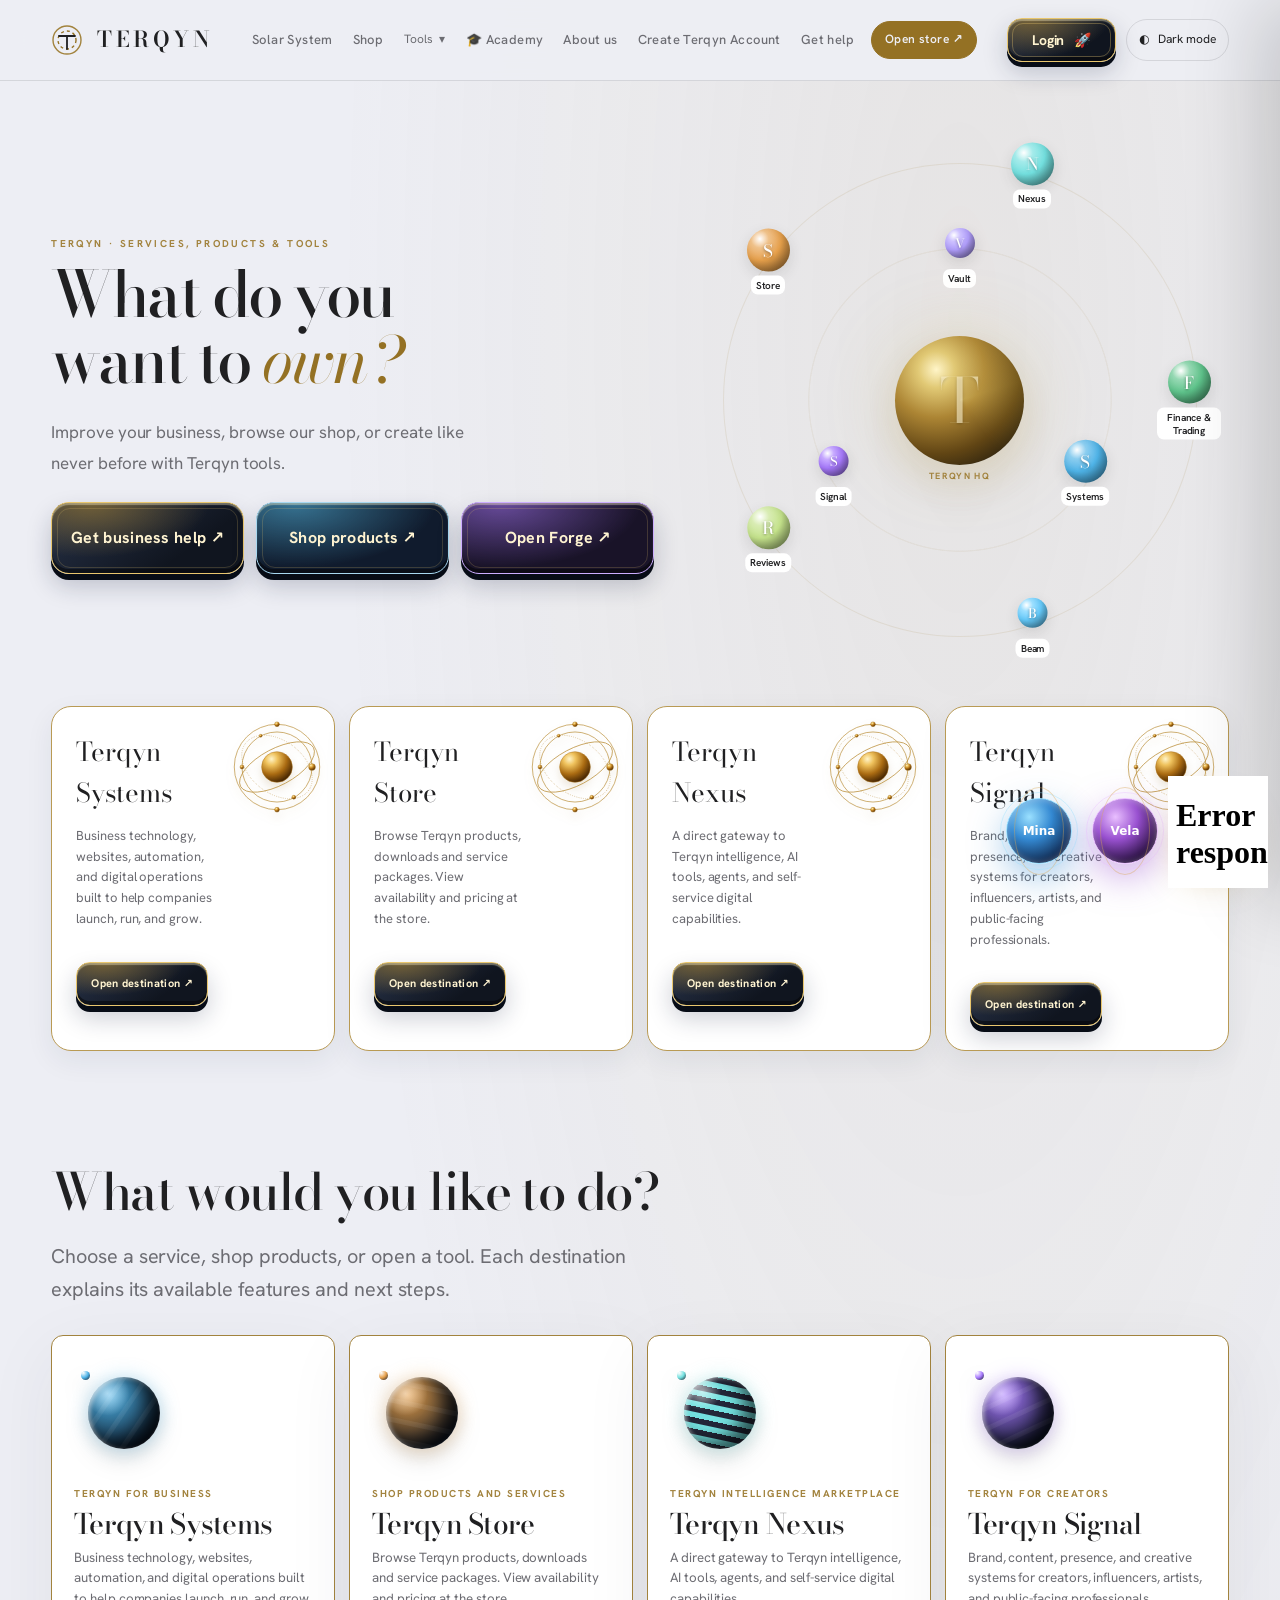
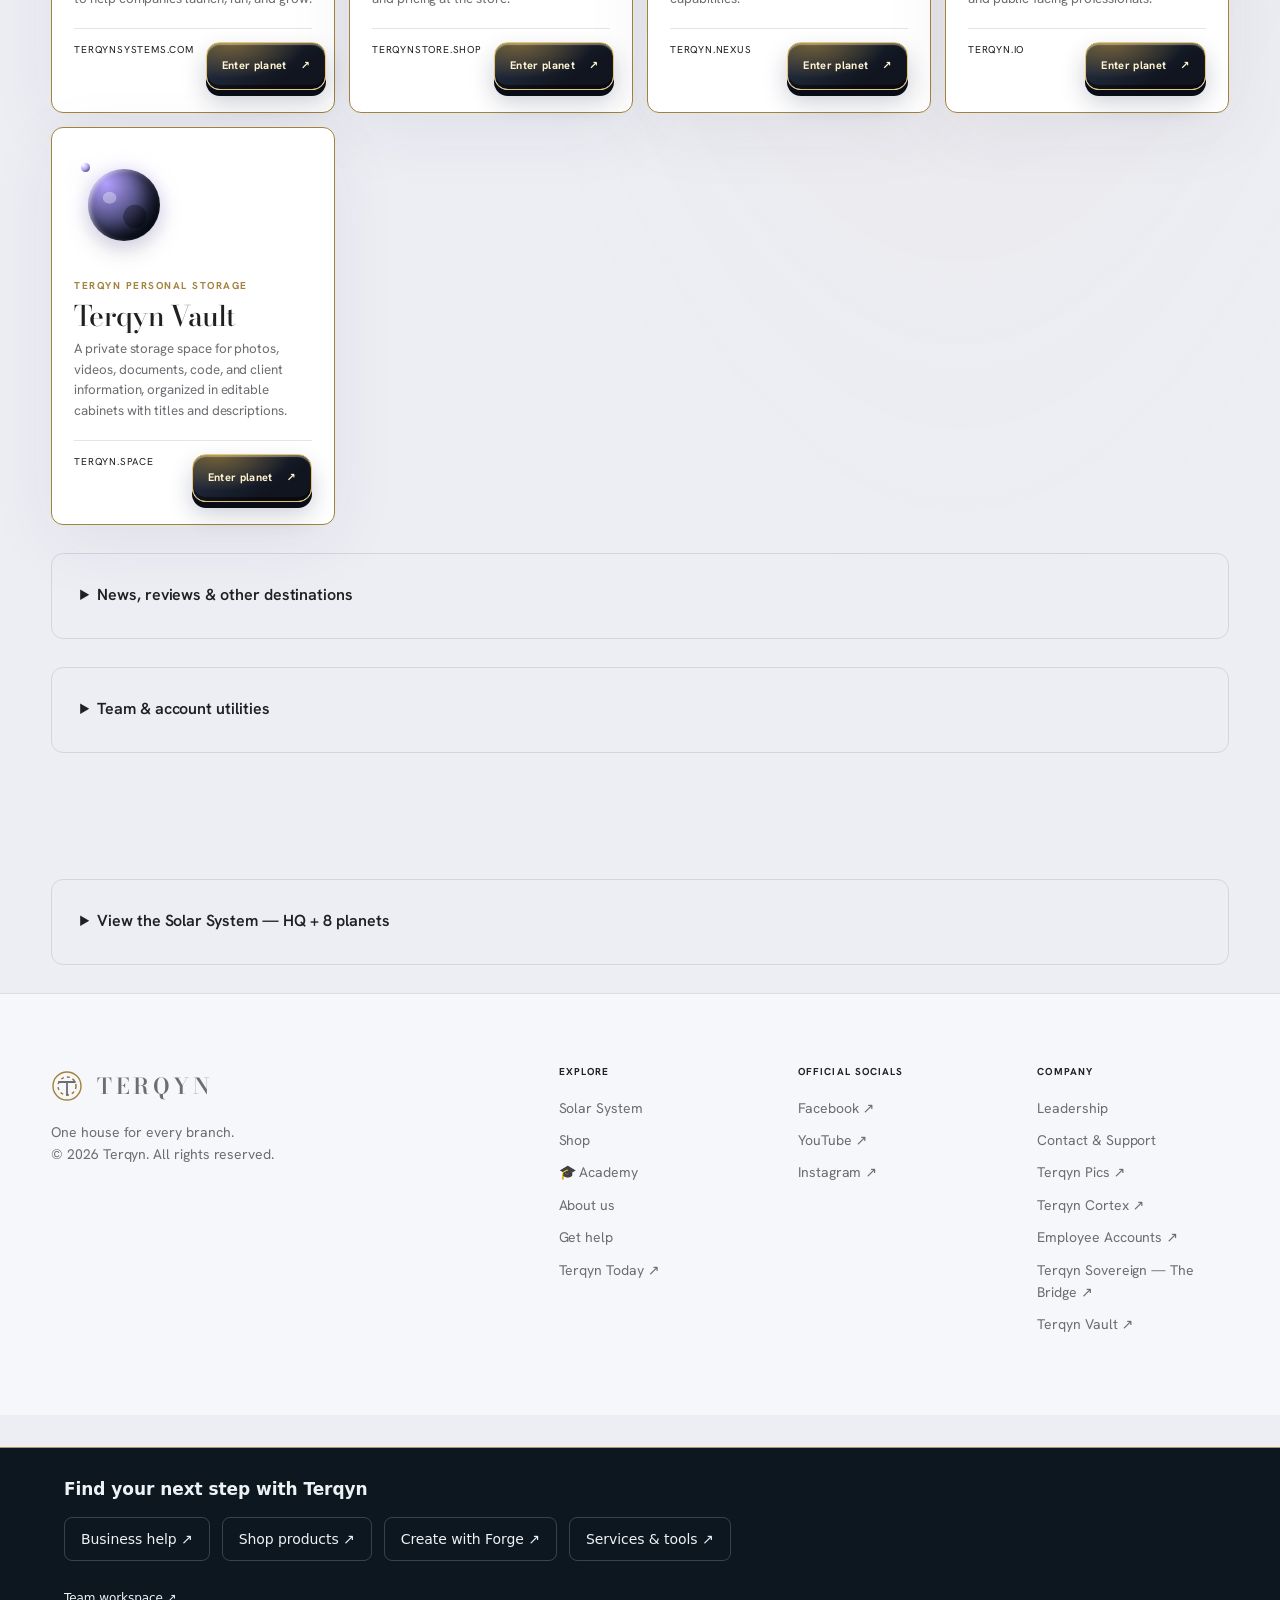
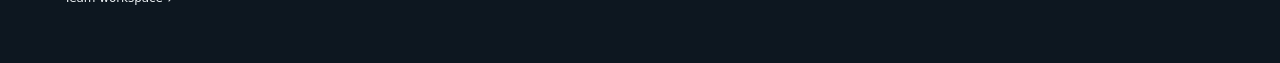
==== releases/simplification-2026-11-02/preview-hq/index.html @ e244f5b7 "Stage HQ navigation simplification and Nexus Forge shortcut without production changes" ====
<!doctype html>
<html lang="en" data-theme="light">
<head>
<meta charset="utf-8">
<script>try{const t=localStorage.getItem('terqyn.theme');document.documentElement.dataset.theme=['light','dark'].includes(t)?t:(matchMedia('(prefers-color-scheme: dark)').matches?'dark':'light')}catch(e){}</script>
<meta name="viewport" content="width=device-width, initial-scale=1,
viewport-fit=cover">
<title>Terqyn</title>
<link rel="preconnect" href="https://fonts.googleapis.com">
<link rel="preconnect" href="https://fonts.gstatic.com" crossorigin>
<link href="
https://fonts.googleapis.com/css2?family=Bodoni+Moda:ital,opsz,wght@0,6..96,400..700;1,6..96,400&family=Hanken+Grotesk:wght@400;500;600;700&display=swap"
rel="stylesheet">
<style>
/*
==========================================================================
TERQYN HQ — canonical stylesheet (corporate flagship redesign, consolidated)
Institutional / editorial / parent-holding-company. Not TERQYN SYSTEMS.
Palette: bone + ink, oxblood primary, aged brass secondary.
Branch colors appear only as small identifiers (dots, marks, meters).
==========================================================================
*/
:root{
--bg:#F1EFE9;--panel:#F8F6F1;--panel2:#E8E3D8;--text:#151516;--mute:#66645F;--line:rgba(21,21,22,.14);
--accent:#641F2B;--brass:#9A7A49;--neg:#A33C35;--void:#0A0A0B;
--shadow:0 24px 80px rgba(23,20,17,.10);
--serif:'Bodoni Moda','Didot','Bodoni 72',Georgia,serif;
--sans:'Hanken Grotesk',system-ui,-apple-system,'Segoe UI',Roboto,sans-serif;
--bar:82px;
box-sizing:border-box;padding-top:env(safe-area-inset-top,0px);padding-bottom:env(safe-area-inset-bottom,0px);
}
@media (prefers-color-scheme:dark){:root:not([data-theme="light"]){
--bg:#0C0C0D;--panel:#131314;--panel2:#1B1A1A;--text:#EEEAE0;--mute:#A19C92;--line:rgba(238,234,224,.13);
--accent:#A44C5B;--brass:#C2A06A;--neg:#D96D63;--shadow:0 30px 90px
rgba(0,0,0,.34);}}
:root[data-theme="dark"]{
--bg:#0C0C0D;--panel:#131314;--panel2:#1B1A1A;--text:#EEEAE0;--mute:#A19C92;--line:rgba(238,234,224,.13);
--accent:#A44C5B;--brass:#C2A06A;--neg:#D96D63;--shadow:0 30px 90px
rgba(0,0,0,.34);}
@media (max-width:560px){:root{--bar:74px}}

/* ---------- foundation ---------- */
*,*::before,*::after{box-sizing:border-box}
html{scroll-padding-top:env(safe-area-inset-top,0px);background:var(--bg);text-rendering:optimizeLegibility}
body{margin:0;position:relative;isolation:isolate;min-height:100%;color:var(--text);font:16px/1.6
var(--sans);letter-spacing:-.004em;-webkit-font-smoothing:antialiased;
background:linear-gradient(90deg,transparent 0 8%,color-mix(in
srgb,var(--brass) 4.5%,transparent) 8% calc(8% + 1px),transparent calc(8% +
1px)),var(--bg)}
body::before{content:"";position:fixed;inset:0;z-index:-2;pointer-events:none;
background:radial-gradient(ellipse 48% 38% at 96% 4%,color-mix(in
srgb,var(--brass) 7%,transparent),transparent 68%),
radial-gradient(ellipse 42% 32% at 2% 96%,color-mix(in srgb,var(--accent)
5%,transparent),transparent 72%)}
body::after{content:"";position:fixed;inset:0;z-index:-1;pointer-events:none;opacity:.28;
background-image:repeating-linear-gradient(0deg,transparent 0
31px,color-mix(in srgb,var(--text) 3%,transparent) 31px 32px);
-webkit-mask-image:linear-gradient(to right,transparent,#000 12%,#000
88%,transparent);mask-image:linear-gradient(to right,transparent,#000
12%,#000 88%,transparent)}
a{color:inherit}
button,input,select,textarea{font:inherit;color:inherit}
img,svg{max-width:100%}
::selection{background:color-mix(in srgb,var(--accent)
24%,transparent);color:var(--text)}
:focus-visible{outline:1px solid
var(--brass);outline-offset:5px;border-radius:0}
.wrap{max-width:1380px;margin:0 auto;padding-inline:clamp(22px,4vw,64px)}
.serif{font-family:var(--serif)}
.mute{color:var(--mute)}
.small{font-size:13px;letter-spacing:.02em}
h1,h2,h3{font-family:var(--serif);font-weight:500;margin:0;line-height:1.1;letter-spacing:-.03em;color:var(--text)}
.h1{font-size:clamp(48px,6vw,86px);line-height:.98}
.h2{font-size:clamp(34px,4vw,56px);line-height:1.02}
.h3{font-size:clamp(22px,2vw,29px)}
.lede{font-size:clamp(17px,1.55vw,20px);line-height:1.7;max-width:58ch;color:var(--mute);margin:22px
0 0}
p{max-width:70ch}
.section{padding:clamp(72px,8vw,118px) 0}
.section+.section{border-top:1px solid var(--line)}
.page-head{position:relative;padding:clamp(84px,10vw,150px) 0
56px;border-bottom:1px solid var(--line)}
.page-head::before{content:"TERQYN / HEADQUARTERS";display:block;margin-bottom:24px;color:var(--brass);font-size:11px;font-weight:600;letter-spacing:.22em}
.page-head.row::before{flex-basis:100%;margin-bottom:12px}

/* ---------- header ---------- */
header.site{position:sticky;top:0;z-index:40;background:color-mix(in
srgb,var(--bg) 94%,transparent);backdrop-filter:blur(18px)
saturate(110%);-webkit-backdrop-filter:blur(18px)
saturate(110%);border-bottom:1px solid var(--line)}
.bar{display:flex;align-items:center;justify-content:space-between;min-height:var(--bar);gap:20px}
.brand{display:flex;align-items:center;gap:14px;text-decoration:none;font-family:var(--serif);font-size:24px;font-weight:600;letter-spacing:-.025em}
.brand svg{width:34px;height:34px}
.brand svg circle:first-child{stroke:var(--brass)}
.nav{display:flex;align-items:center;gap:2px}
.nav a:not(.btn){position:relative;text-decoration:none;padding:12px
14px;color:var(--mute);font-size:13px;font-weight:500;letter-spacing:.03em}
.nav
a:not(.btn)::after{content:"";position:absolute;left:14px;right:14px;bottom:6px;height:1px;background:var(--brass);transform:scaleX(0);transform-origin:left;transition:transform
.25s ease}
.nav a:not(.btn):hover,.nav a.on{color:var(--text)}
.nav a:not(.btn):hover::after,.nav a.on::after{transform:scaleX(1)}
.nav .btn{margin-left:10px}
.menu-btn,.theme-btn{display:none;background:transparent;border:1px solid
var(--line);border-radius:0;width:42px;height:42px;cursor:pointer}
.theme-btn{display:inline-grid;place-items:center;width:38px;height:38px;margin-left:6px}
.menu-btn:hover,.theme-btn:hover{border-color:var(--brass)}
@media (max-width:920px){
.menu-btn{display:inline-grid;place-items:center}
.nav{position:absolute;top:var(--bar);left:0;right:0;flex-direction:column;align-items:stretch;background:var(--bg);border-bottom:1px
solid var(--line);padding:16px 24px 28px;display:none}
.nav.open{display:flex}
.nav a:not(.btn){padding:14px 4px;border-bottom:1px solid var(--line)}
.nav a:not(.btn)::after{display:none}
.nav .btn{margin:16px 0 0}
.theme-btn{margin:12px 0 0}
}

/* ---------- buttons / chips / tags ---------- */
.btn{display:inline-flex;align-items:center;justify-content:center;gap:8px;min-height:44px;padding:11px
18px;border-radius:0;border:1px solid
var(--line);background:transparent;cursor:pointer;text-decoration:none;font-weight:600;font-size:13px;letter-spacing:.035em;white-space:nowrap;transition:background
.2s ease,border-color .2s ease,color .2s ease,transform .2s ease}
.btn:hover{transform:translateY(-1px);border-color:var(--brass)}
.btn.primary{background:var(--text);color:var(--bg);border-color:var(--text)}
.btn.primary:hover{background:var(--accent);border-color:var(--accent);color:#fff}
.btn.accent{background:var(--accent);color:#fff;border-color:var(--accent)}
.btn.sm{min-height:38px;padding:8px 13px;font-size:12px}
.btn[disabled]{opacity:.45;cursor:not-allowed}
.btn[disabled]:hover{transform:none;border-color:var(--line)}
.chips{display:flex;flex-wrap:wrap;gap:7px}
.chip{padding:8px 12px;border-radius:0;border:1px solid
var(--line);background:transparent;cursor:pointer;font-size:12px;font-weight:600;letter-spacing:.035em;color:var(--mute)}
.chip:hover{color:var(--text);border-color:var(--brass)}
.chip.on{background:var(--accent);color:#fff;border-color:var(--accent)}
.tag{display:inline-flex;align-items:center;gap:6px;padding:5px
9px;border-radius:0;border:1px solid
var(--line);background:transparent;color:var(--mute);font-size:11px;font-weight:600;letter-spacing:.055em;text-transform:uppercase;white-space:nowrap}
.tag
.dot{width:5px;height:5px;border-radius:50%;background:var(--c,var(--accent))}
/* status: positive reads as settled ink, caution as brass, problems as red
— kept distinct from the oxblood brand accent */
.tag.good{color:var(--text);border-color:color-mix(in srgb,var(--text)
40%,transparent)}
.tag.warn{color:var(--brass);border-color:color-mix(in srgb,var(--brass)
45%,transparent)}
.tag.bad{color:var(--neg);border-color:color-mix(in srgb,var(--neg)
45%,transparent)}

/* ---------- surfaces ---------- */
.panel{position:relative;overflow:hidden;padding:clamp(24px,3vw,36px);border:1px
solid
var(--line);border-radius:0;background:var(--panel);transition:border-color
.24s ease}
.panel::before{content:"";position:absolute;left:0;top:0;width:42px;height:2px;background:var(--brass);opacity:.8}
.panel:hover{border-color:color-mix(in srgb,var(--brass) 36%,var(--line))}
.panel.tight{padding:22px}
.grid{display:grid;gap:18px}
.g2{grid-template-columns:repeat(2,minmax(0,1fr))}
.g3{grid-template-columns:repeat(3,minmax(0,1fr))}
.g4{grid-template-columns:repeat(4,minmax(0,1fr))}
@media
(max-width:900px){.g3,.g4{grid-template-columns:repeat(2,minmax(0,1fr))}}
@media (max-width:620px){.g2,.g3,.g4{grid-template-columns:1fr}}
.row{display:flex;align-items:center;gap:12px;flex-wrap:wrap}
.between{justify-content:space-between}
.stack>*+*{margin-top:12px}
hr.rule{border:0;border-top:1px solid var(--line);margin:28px 0}
/* hairline-ruled grids: cells share borders, empty cells stay clean */
.offer-list,.leaders,.steps,.kpis{border:0;background:none;gap:0}
.offer-list>li,.leaders>.person,.steps>li,.kpis>.kpi{border:1px solid
var(--line);margin:0 -1px -1px 0}

/* ---------- forms ---------- */
label.f{display:block;font-size:12px;font-weight:600;letter-spacing:.045em;text-transform:uppercase;color:var(--mute)}
label.f>span{display:block;margin-bottom:6px}
.inp{width:100%;min-height:45px;padding:11px
13px;border-radius:0;border:1px solid
var(--line);background:transparent;color:var(--text);text-transform:none;letter-spacing:normal;font-weight:400}
select.inp{background:var(--bg)}
.inp:hover{border-color:color-mix(in srgb,var(--brass) 55%,var(--line))}
.inp:focus{outline:none;border-color:var(--brass);box-shadow:0 0 0 3px
color-mix(in srgb,var(--brass) 10%,transparent)}
textarea.inp{min-height:96px;resize:vertical}
.search{max-width:340px}

/* ---------- tables ---------- */
.tbl-wrap{overflow-x:auto;border:1px solid var(--line);border-radius:0}
table.tbl{width:100%;border-collapse:collapse;font-size:15px;min-width:620px}
.tbl th{text-align:left;padding:14px 16px;border-bottom:1px solid
var(--line);background:color-mix(in srgb,var(--panel2)
56%,transparent);color:var(--mute);font-size:11px;font-weight:600;letter-spacing:.06em;text-transform:uppercase}
.tbl td{padding:16px;border-bottom:1px solid var(--line)}
.tbl tr:last-child td{border-bottom:0}
.tbl tr.click{cursor:pointer}
.tbl tr.click:hover td{background:color-mix(in srgb,var(--brass)
6%,transparent)}

/*
==========================================================================
HOME — monumental, editorial
==========================================================================
*/
.hero{position:relative;min-height:calc(100svh -
var(--bar));display:flex;align-items:flex-end;padding:clamp(84px,12vh,150px)
0 58px;overflow:hidden}
.hero>.wrap{width:100%}
.hero::before{content:"TERQYN / PARENT HOLDING COMPANY";position:absolute;top:42px;left:max(24px,calc((100vw - 1380px)/2 +
64px));color:var(--mute);font-size:10px;font-weight:600;letter-spacing:.22em}
.hero-rings{position:absolute;right:-8%;top:42%;width:min(720px,78vw);transform:translateY(-50%)
rotate(-8deg);opacity:.42;pointer-events:none}
.hero-rings circle{fill:none;stroke:color-mix(in srgb,var(--text)
12%,transparent);stroke-width:1}
.hero-rings
.draw{stroke:var(--brass);stroke-width:1.2;stroke-dasharray:1400;stroke-dashoffset:1400;animation:draw
2.4s cubic-bezier(.6,0,.2,1) .2s forwards}
@keyframes draw{to{stroke-dashoffset:0}}
.wordmark{position:relative;margin:0;max-width:9ch;font-family:var(--serif);font-weight:500;font-size:clamp(86px,15vw,222px);line-height:.78;letter-spacing:-.065em}
.wordmark::after{content:"";display:block;width:min(580px,72vw);height:1px;margin-top:38px;background:linear-gradient(90deg,var(--accent),var(--brass),transparent)}
.wordmark
sup{position:relative;top:1em;vertical-align:top;margin-left:12px;font-family:var(--sans);font-size:11px;font-weight:600;letter-spacing:.18em;color:var(--brass)}
.tagline{position:relative;margin:26px 0
0;max-width:34ch;font-family:var(--serif);font-style:italic;font-size:clamp(22px,2.4vw,32px);line-height:1.3;color:var(--mute)}
.index{margin-top:72px;border-top:1px solid var(--line)}
.index a{display:grid;grid-template-columns:minmax(200px,.9fr)
minmax(0,1.6fr)
auto;align-items:center;gap:24px;min-height:88px;padding:22px
0;border-bottom:1px solid
var(--line);text-decoration:none;transition:padding .28s ease,background
.28s ease}
.index
a:hover{padding-left:18px;background:linear-gradient(90deg,color-mix(in
srgb,var(--accent) 7%,transparent),transparent 52%)}
.index
.nm{font-family:var(--serif);font-size:clamp(23px,2.2vw,34px);letter-spacing:-.03em}
.index .ds{max-width:52ch;font-size:14px;line-height:1.6;color:var(--mute)}
.index
.go{width:42px;height:42px;display:grid;place-items:center;border:1px solid
var(--line);transition:background .2s,border-color .2s,color .2s}
.index a:hover .go{border-color:var(--brass);color:var(--brass)}
.index a.lead .nm{color:var(--accent)}
.index a.lead
.go{background:var(--accent);border-color:var(--accent);color:#fff}
.domains{display:flex;flex-wrap:wrap;gap:10px
24px;margin-top:30px;padding-top:18px;border-top:1px solid
var(--line);color:var(--mute);font-size:11px;font-weight:600;letter-spacing:.06em;text-transform:uppercase}
.domains
button{background:none;border:0;padding:0;cursor:pointer;color:inherit;letter-spacing:inherit;text-transform:inherit;font-weight:inherit}
.domains button:hover{color:var(--text)}
@media (max-width:700px){
.hero{min-height:auto;padding-top:118px}
.hero::before{left:24px}
.hero-rings{right:-48%;top:28%;width:120vw;opacity:.28}
.wordmark{font-size:clamp(72px,22vw,118px)}
.index a{grid-template-columns:1fr auto;gap:6px 16px;min-height:100px}
.index .ds{grid-column:1}
.index .go{grid-row:1/3;grid-column:2}
}

/*
==========================================================================
ECOSYSTEM — portfolio of operating companies
==========================================================================
*/
.eco-head{padding:clamp(100px,12vw,170px) 0 48px;border-bottom:1px solid
var(--line)}
.eco-head::before{content:"PORTFOLIO / OPERATING COMPANIES";display:block;margin-bottom:22px;color:var(--brass);font-size:10px;font-weight:600;letter-spacing:.22em}
.eco-head .h1{max-width:10ch;letter-spacing:-.045em}
.eco-head .lede{margin:22px 0 0;max-width:56ch}
/* 12-col portfolio. Rows tile as 7|5, 5|7 … so the hairline grid never
shows a hole; an odd last company spans the full row. */
.portal-grid{display:grid;grid-template-columns:repeat(12,minmax(0,1fr));gap:1px;padding:0;margin:0
0 110px;background:var(--line);border:1px solid var(--line);border-top:0}
.portal{grid-column:span
7;position:relative;min-height:360px;padding:34px;display:flex;flex-direction:column;gap:8px;text-align:left;border:0;border-radius:0;background:var(--panel);cursor:pointer;overflow:hidden;transition:background
.24s ease}
.portal:nth-child(4n+2),.portal:nth-child(4n+3){grid-column:span 5}
.portal:last-child:nth-child(odd){grid-column:1/-1}
.portal::before{content:"";position:absolute;inset:auto -20% -48%
auto;width:58%;aspect-ratio:1;opacity:.12;background:radial-gradient(circle,color-mix(in
srgb,var(--c) 26%,transparent),transparent 70%);transition:opacity .4s}
.portal:hover{background:color-mix(in srgb,var(--panel) 92%,var(--panel2))}
.portal:hover::before{opacity:.26}
.portal .ap-wrap{width:84px;margin:0 0 38px;opacity:.78}
.portal .aperture .mono{font-size:42px}
.portal
.p-for{color:var(--brass);font-size:10px;font-weight:700;letter-spacing:.15em;text-transform:uppercase}
.portal
.p-name{max-width:10ch;font-family:var(--serif);font-size:clamp(30px,3vw,48px);line-height:1.08;letter-spacing:-.035em}
.portal .p-desc{max-width:48ch;margin:6px 0
18px;color:var(--mute);font-size:15px;line-height:1.65}
.portal
.p-foot{margin-top:auto;display:flex;justify-content:space-between;align-items:center;padding-top:18px;border-top:1px
solid var(--line);font-size:11px;letter-spacing:.035em;color:var(--mute)}
.portal
.enter{color:var(--brass);text-transform:uppercase;letter-spacing:.09em;font-size:10px;font-weight:600}
@media (max-width:900px){
.portal-grid{grid-template-columns:1fr}
.portal,.portal:nth-child(4n+2),.portal:nth-child(4n+3){grid-column:auto;min-height:320px}
}
/* branch mark — static, restrained */
.aperture{width:100%;height:auto;display:block;overflow:visible}
.aperture
.ring{fill:none;stroke:var(--c);transform-box:fill-box;transform-origin:center}
.aperture .r1{stroke-width:1;stroke-dasharray:1 7;opacity:.3}
.aperture .r2{stroke-width:1.4;stroke-dasharray:60 14 6 14;opacity:.5}
.aperture .r3{stroke-width:.8;opacity:.22}
.aperture .iris{transform-box:fill-box;transform-origin:center;opacity:.35}
.aperture
.mono{font-family:var(--serif);font-size:38px;fill:var(--text);text-anchor:middle;dominant-baseline:central}
/* branch transition: a measured wipe */
.iris-ov{position:fixed;inset:0;z-index:100;pointer-events:none;display:grid;place-items:center;text-align:center;color:#EEEAE0;
background:linear-gradient(120deg,color-mix(in srgb,var(--c)
34%,#0A0A0B),#0A0A0B 62%);clip-path:circle(0 at var(--x) var(--y))}
.iris-ov.open{pointer-events:auto;clip-path:circle(150% at var(--x)
var(--y));transition:clip-path .8s cubic-bezier(.7,0,.2,1)}
.iris-ov.out{opacity:0;transition:opacity .55s ease}
.iris-ov .il{opacity:0;transform:scale(.98);transition:opacity .5s
.3s,transform .8s .3s}
.iris-ov.open .il{opacity:1;transform:none}
.iris-ov .il
b{display:block;font-family:var(--serif);font-weight:500;font-size:clamp(50px,8vw,100px);letter-spacing:-.05em}
.iris-ov .il small{opacity:.7;font-size:15px}
/* subsidiary detail */
.back{display:inline-flex;align-items:center;gap:6px;margin-top:38px;color:var(--mute);text-decoration:none;font-size:12px;font-weight:600;letter-spacing:.04em}
.back:hover{color:var(--text)}
.sub-hero{display:grid;grid-template-columns:minmax(0,1.5fr)
minmax(260px,.7fr);gap:70px;align-items:center;min-height:560px;padding:clamp(72px,9vw,130px)
0;border-bottom:1px solid var(--line)}
.sub-hero
.ap-wrap{max-width:300px;width:100%;justify-self:center;opacity:.76;animation:fadeIn
1s ease both}
/* branch audience line: the inline branch color is replaced by brass so
the parent palette leads and every branch stays legible */
.sub-hero
p.lede[style*="color"]{color:var(--brass)!important;font-size:12px;font-weight:600;letter-spacing:.15em;text-transform:uppercase;margin-top:20px}
@keyframes fadeIn{from{opacity:0}}
@media
(max-width:820px){.sub-hero{grid-template-columns:1fr;gap:40px;min-height:0}.sub-hero
.ap-wrap{max-width:200px;grid-row:1;justify-self:start}}
.offer-list{list-style:none;padding:0;margin:0;display:grid;grid-template-columns:repeat(auto-fill,minmax(240px,1fr))}
.offer-list li{min-height:140px;padding:26px;background:var(--panel)}
.offer-list b{display:block;font-weight:500;margin-bottom:4px}

/*
==========================================================================
ABOUT / LEADERSHIP
==========================================================================
*/
.leaders{display:grid;grid-template-columns:repeat(auto-fill,minmax(260px,1fr))}
.leaders>.person{padding:26px;background:var(--bg)}
.person
.shot{aspect-ratio:3/4;display:grid;place-items:center;margin-bottom:16px;border-bottom:1px
solid var(--line);background:linear-gradient(145deg,color-mix(in
srgb,var(--panel2)
74%,transparent),var(--panel));font-family:var(--serif);font-size:72px;color:var(--mute)}
.person dl{display:grid;grid-template-columns:auto 1fr;gap:4px
14px;font-size:14px;margin:14px 0 0}
.person dt{color:var(--mute)}
.person dd{margin:0}
.timeline{list-style:none;padding:0;margin:0;border-left:1px solid
var(--brass)}
.timeline li{position:relative;padding:0 0 28px 28px}
.timeline
li::before{content:"";position:absolute;left:-6px;top:8px;width:11px;height:11px;background:var(--bg);border:2px
solid var(--brass);transform:rotate(45deg)}
.timeline
li.done::before{background:var(--accent);border-color:var(--accent)}
.timeline li.now::before{border-color:var(--accent)}
.timeline .when{font-size:14px;color:var(--mute)}
.vision{margin:0;max-width:24ch;font-family:var(--serif);font-size:clamp(34px,4.5vw,62px);line-height:1.15;letter-spacing:-.035em}

/*
==========================================================================
CAREERS / SPOTLIGHT
==========================================================================
*/
.job{border-bottom:1px solid var(--line)}
.job
summary{list-style:none;display:grid;grid-template-columns:minmax(0,1fr)
auto;gap:6px 20px;min-height:86px;padding:24px 0;cursor:pointer}
.job summary::-webkit-details-marker{display:none}
.job .jt{font-family:var(--serif);font-size:26px}
.job .jm{display:flex;flex-wrap:wrap;gap:8px;grid-column:1}
.job
.jp{grid-row:1/3;grid-column:2;align-self:center;color:var(--mute);font-size:14px}
.job .jb{padding:0 0 24px}
.job ul{margin:6px 0 16px;padding-left:20px}
.steps{list-style:none;padding:0;margin:0;display:grid;grid-template-columns:repeat(auto-fit,minmax(180px,1fr));counter-reset:s}
.steps
li{counter-increment:s;min-height:180px;padding:24px;background:var(--bg)}
.steps
li::before{content:counter(s);display:block;font-family:var(--serif);font-size:30px;color:var(--brass)}
.feature{display:grid;grid-template-columns:minmax(0,1.2fr)
minmax(0,1fr);border:1px solid
var(--line);border-radius:0;overflow:hidden;background:var(--panel)}
.feature
.art{min-height:420px;display:grid;place-items:center;background:linear-gradient(135deg,color-mix(in
srgb,var(--accent) 14%,var(--panel2)),var(--panel2) 48%,color-mix(in
srgb,var(--brass) 14%,var(--panel2)))}
.feature .art svg{width:60%;opacity:.8}
.feature .body{padding:clamp(36px,5vw,72px)}
@media (max-width:760px){.feature{grid-template-columns:1fr}.feature
.art{min-height:260px}}
.code{font-family:ui-monospace,'SF Mono',Menlo,monospace;font-size:18px;letter-spacing:.06em;padding:10px
14px;border:1px dashed var(--brass);color:var(--brass)}
.count{display:flex;gap:10px;margin:12px 0}
.count
div{text-align:center;min-width:56px;padding:8px;background:var(--panel2)}
.count
b{display:block;font-family:var(--serif);font-size:26px;font-weight:500}
.count small{color:var(--mute);font-size:12px}
.date-block{width:64px;flex:none;text-align:center;border:1px solid
var(--line);padding:8px 0}
.date-block
b{display:block;font-family:var(--serif);font-size:28px;font-weight:500;line-height:1}
.date-block small{color:var(--mute);font-size:13px}

/*
==========================================================================
TERQYN TECH — catalogue
==========================================================================
*/
.cat-bar{display:flex;gap:0;overflow-x:auto;border-bottom:1px solid
var(--line);margin-bottom:28px}
.cat-bar button{background:none;border:0;border-bottom:2px solid
transparent;padding:14px
16px;cursor:pointer;color:var(--mute);white-space:nowrap;font-size:12px;font-weight:600;letter-spacing:.04em}
.cat-bar button:hover{color:var(--text)}
.cat-bar button.on{color:var(--text);border-bottom-color:var(--accent)}
.prod{display:flex;flex-direction:column;gap:8px;min-height:380px}
.prod
.pic{aspect-ratio:16/9;display:grid;place-items:center;margin-bottom:8px;position:relative;overflow:hidden;font-family:var(--serif);font-size:48px;color:var(--mute);background:linear-gradient(145deg,var(--panel2),color-mix(in
srgb,var(--pc) 7%,var(--panel)))}
.prod
.pic::after{content:"";position:absolute;inset:0;opacity:.38;background:radial-gradient(circle
at 70% 20%,color-mix(in srgb,var(--pc) 30%,transparent),transparent 60%)}
.prod .price{font-weight:600}
.model{display:flex;align-items:center;gap:12px;padding:14px;border:1px
solid var(--line);cursor:pointer}
.model input{accent-color:var(--accent);width:18px;height:18px}
.plan{border:1px solid
var(--line);padding:20px;cursor:pointer;background:var(--panel)}
.model.on,.plan.on{border-color:var(--brass);background:color-mix(in
srgb,var(--brass) 7%,transparent)}
.plan b{font-family:var(--serif);font-size:22px;font-weight:500}
.cart-btn{position:relative}
.cart-btn
.n{position:absolute;top:-7px;right:-7px;min-width:18px;height:18px;display:grid;place-items:center;padding:0
5px;background:var(--accent);color:#fff;font-size:11px;font-weight:600}

/*
==========================================================================
PERSONNEL PORTAL — executive office
==========================================================================
*/
.signin{max-width:1100px;padding-block:clamp(100px,12vw,160px)}
.roles{display:grid;grid-template-columns:repeat(3,minmax(0,1fr));gap:1px;margin-top:40px;background:var(--line);border:1px
solid var(--line)}
@media (max-width:700px){.roles{grid-template-columns:1fr}}
.role{min-height:260px;padding:30px;text-align:left;cursor:pointer;border:0;border-radius:0;background:var(--panel);transition:background
.22s ease}
.role:hover{background:color-mix(in srgb,var(--brass) 8%,var(--panel))}
.role
b{display:block;margin-bottom:8px;font-family:var(--serif);font-size:30px;font-weight:500}
.app{display:grid;grid-template-columns:290px
minmax(0,1fr);min-height:calc(100vh - var(--bar))}
.side{position:sticky;top:var(--bar);height:calc(100vh -
var(--bar));overflow-y:auto;padding:28px 16px;border-right:1px solid
var(--line);background:var(--panel)}
.side .who{padding:6px 12px 24px;border-bottom:1px solid
var(--line);margin-bottom:12px}
.side .who
b{display:block;font-family:var(--serif);font-size:23px;font-weight:500}
.side
button{position:relative;display:flex;align-items:center;justify-content:space-between;width:100%;text-align:left;background:none;border:0;border-radius:0;padding:11px
12px;cursor:pointer;color:var(--mute);font-size:13px;font-weight:500;letter-spacing:.015em}
.side button:hover{color:var(--text)}
.side button.on{color:var(--text)}
.side
button.on::before{content:"";position:absolute;left:0;top:8px;bottom:8px;width:2px;background:var(--accent)}
.side .bridge-btn.on{color:var(--brass)}
.side .bridge-btn.on::before{background:var(--brass)}
.side
.grp{font-size:10px;font-weight:700;letter-spacing:.12em;text-transform:uppercase;color:var(--mute);padding:18px
12px 6px}
.main{padding:clamp(34px,5vw,70px) clamp(22px,5vw,76px) 100px;min-width:0}
@media (max-width:900px){
.app{grid-template-columns:1fr}
.side{position:static;height:auto;display:flex;gap:4px;overflow-x:auto;padding:10px
14px;border-right:0;border-bottom:1px solid var(--line)}
.side .who,.side .grp{display:none}
.side button{width:auto;white-space:nowrap}
.side
button.on::before{top:auto;bottom:0;left:12px;right:12px;width:auto;height:2px}
}
.locked{text-align:center;padding:80px 20px}
.locked svg{width:48px;margin-bottom:16px;color:var(--mute)}
.kpis{display:grid;grid-template-columns:repeat(3,minmax(0,1fr))}
@media
(max-width:620px){.kpis{grid-template-columns:repeat(2,minmax(0,1fr))}}
.kpi{min-height:140px;padding:22px;border:1px solid
var(--line);border-radius:0;background:var(--panel)}
.kpi
.lb{font-size:10px;font-weight:700;letter-spacing:.09em;text-transform:uppercase;color:var(--mute)}
.kpi .v{margin:10px 0
4px;font-family:var(--serif);font-size:36px;line-height:1.2}
.delta{font-size:13px;font-weight:600}
.delta.up{color:var(--text)}
.delta.down{color:var(--neg)}
.bars{width:100%;height:auto;display:block}
.bars rect{cursor:pointer}
.bars text{font-size:11px;fill:var(--mute);font-family:var(--sans)}
.meter{height:4px;background:var(--panel2);overflow:hidden}
.meter i{display:block;height:100%;background:var(--c,var(--accent))}
.stream{display:grid;grid-template-columns:120px 1fr
48px;gap:12px;align-items:center;font-size:14px;margin-bottom:10px}
.ann{padding:18px 0;border-bottom:1px solid var(--line)}
.ann:last-child{border-bottom:0}
.acc details{border-bottom:1px solid var(--line)}
.acc summary{padding:16px
0;cursor:pointer;font-family:var(--serif);font-size:21px}
.acc details p{margin:0 0 18px;color:var(--mute)}
.exec-banner{display:flex;align-items:center;gap:14px;margin-bottom:28px;padding:14px
18px;border:1px solid color-mix(in srgb,var(--brass)
58%,transparent);background:color-mix(in srgb,var(--brass)
6%,transparent);color:var(--brass);font-size:14px}
.exec-banner svg{flex:none}

/*
==========================================================================
OVERLAYS
==========================================================================
*/
.scrim{position:fixed;inset:0;z-index:80;display:none;background:rgba(8,7,7,.66);backdrop-filter:blur(4px);-webkit-backdrop-filter:blur(4px)}
.scrim.open{display:block}
.drawer{position:fixed;top:0;right:0;bottom:0;z-index:90;width:min(560px,100%);overflow-y:auto;background:var(--bg);border-left:1px
solid var(--line);box-shadow:-24px 0 70px
rgba(0,0,0,.16);transform:translateX(100%);transition:transform .4s
cubic-bezier(.2,.8,.2,1);padding:calc(34px + env(safe-area-inset-top,0px))
34px calc(34px + env(safe-area-inset-bottom,0px))}
.drawer.open{transform:none}
.modal{position:fixed;left:50%;top:50%;z-index:90;width:min(620px,calc(100%
-
32px));max-height:86vh;overflow-y:auto;padding:34px;background:var(--bg);border:1px
solid
var(--line);box-shadow:var(--shadow);transform:translate(-50%,-48%);opacity:0;pointer-events:none;transition:opacity
.25s,transform .3s ease}
.modal.open{opacity:1;transform:translate(-50%,-50%);pointer-events:auto}
.x{float:right;width:36px;height:36px;background:none;border:1px solid
var(--line);border-radius:0;cursor:pointer}
.x:hover{border-color:var(--brass)}
.toast{position:fixed;left:50%;bottom:calc(24px +
env(safe-area-inset-bottom,0px));z-index:120;max-width:calc(100% -
32px);padding:13px
20px;background:var(--text);color:var(--bg);font-size:12px;font-weight:600;letter-spacing:.035em;transform:translate(-50%,20px);opacity:0;transition:.3s;pointer-events:none}
.toast.show{opacity:1;transform:translate(-50%,0)}

/* ---------- footer ---------- */
footer.site{padding:70px 0 74px;border-top:1px solid
var(--line);background:color-mix(in srgb,var(--panel)
55%,transparent);font-size:14px;color:var(--mute)}
footer.site .cols{display:grid;grid-template-columns:2.4fr
repeat(3,1fr);gap:48px}
footer.site h4{margin:0 0
12px;color:var(--text);font-size:10px;font-weight:700;letter-spacing:.11em;text-transform:uppercase}
footer.site a{display:block;padding:5px
0;text-decoration:none;cursor:pointer}
footer.site a:hover{color:var(--text)}
@media (max-width:760px){footer.site .cols{grid-template-columns:1fr
1fr;gap:32px}}

/* ---------- small screens ---------- */
@media (max-width:560px){
.hero{padding-bottom:38px}
.wordmark::after{margin-top:28px}
.index{margin-top:52px}
.panel{padding:22px}
.portal{padding:26px}
.main{padding-inline:20px}
.drawer{padding-inline:22px}
.modal{padding:24px}
}

/* ---------- reduced motion ---------- */
@media
(prefers-reduced-motion:reduce){*,*::before,*::after{animation:none!important;transition:none!important}.hero-rings
.draw{stroke-dashoffset:0}}

/* Pearl & gold concept — review only */
:root,:root[data-theme="light"]{--bg:#edeef4;--panel:#fff;--panel2:#e5e6ee;--text:#202022;--mute:#6c6c72;--line:rgba(35,35,46,.12);--accent:#947124;--brass:#a2833e;--shadow:0 18px 70px #282c4510;--bar:80px}
body{background:radial-gradient(ellipse at 75% 10%,#fff9e7a0,transparent 46%),#edeef4}
body::before,body::after{display:none}
header.site{background:#edeef4ed}.brand{letter-spacing:.16em;font-size:22px;text-transform:uppercase}.brand svg{width:32px}
.btn,.chip,.tag{border-radius:30px}.btn.primary,.btn.accent{background:#947124;border-color:#947124;color:white}.btn:hover{box-shadow:0 7px 20px #94712420}
.panel,.tbl-wrap,.offer-list>li,.leaders>.person,.steps>li,.kpis>.kpi{border-radius:16px;box-shadow:0 8px 25px #34364a04}
.panel::before{display:none}.page-head::before,.hero::before{letter-spacing:.22em}
.hero{display:block;min-height:0;padding:50px 0 72px;overflow:hidden}.hero::before{display:none}
.hero>.wrap{display:grid;grid-template-columns:1fr 1fr;gap:60px;align-items:center}
.hero-copy .eyebrow{font-size:10px;letter-spacing:.24em;color:var(--brass);font-weight:700}
.wordmark{font-size:clamp(58px,6vw,94px);line-height:1.02;max-width:11ch;letter-spacing:-.045em}
.wordmark em{font-weight:400;color:var(--accent)}.wordmark::after{display:none}
.tagline{font-family:var(--sans);font-style:normal;font-size:17px;line-height:1.8;max-width:44ch;margin:24px 0;color:var(--mute)}
.hero-actions{display:flex;gap:12px;flex-wrap:wrap}
.orbit-stage{position:relative;aspect-ratio:1;max-width:560px;width:100%;margin:auto;display:grid;place-items:center;perspective:800px}
.orbit-track{position:absolute;width:84%;height:84%;border:1px solid #a2833e25;border-radius:50%;animation:orbit 36s linear infinite}
.orbit-track::before{content:"";position:absolute;inset:14%;border:1px dashed #a2833e25;border-radius:50%}
.orbit-track::after{content:"";position:absolute;inset:-8%;border:1px solid #a2833e0d;border-radius:50%}
.gold-core{position:relative;width:35%;aspect-ratio:1;border-radius:50%;background:radial-gradient(circle at 32% 26%,#fff5c8 0,#e1c975 14%,#ac8534 37%,#614514 65%,#1d180d 91%);box-shadow:inset -15px -12px 24px #0005,0 20px 48px #7d632622,0 0 100px #d9c27b30;display:grid;place-items:center}
.gold-core::after{content:"";position:absolute;inset:0;border-radius:50%;background:conic-gradient(from 0deg,transparent,#fff7ca50,transparent 40%);mix-blend-mode:soft-light;animation:orbit 12s linear infinite}
.gold-core span{font-family:var(--serif);font-size:62px;color:#fff3cba0;text-shadow:0 1px 3px #0003}
.satellite{position:absolute;left:calc(50% - 31px);top:calc(50% - 31px);width:62px;height:62px;transform:rotate(var(--a)) translateY(-224px) rotate(calc(-1 * var(--a)));display:grid;place-items:center}
.satellite a{display:grid;place-items:center;background:#ffffffed;border:1px solid #fff;border-radius:18px;width:62px;height:62px;box-shadow:0 8px 30px #34364a0b;text-decoration:none;animation:counter 36s linear infinite;font-size:12px;font-weight:600;color:var(--sc)}
.orbit-caption{position:absolute;bottom:0;font-size:9px;letter-spacing:.25em;color:var(--mute)}
@keyframes orbit{to{transform:rotate(360deg)}}@keyframes counter{to{transform:rotate(-360deg)}}
.hero-index{grid-column:1/-1;display:grid;grid-template-columns:repeat(4,1fr);gap:14px;margin-top:0;border:0}
.hero-index a{display:flex;flex-direction:column;align-items:flex-start;gap:12px;min-height:180px;background:#ffffffb0;border:1px solid #fff;border-radius:16px;padding:24px;text-decoration:none}
.hero-index a:hover{background:white;transform:translateY(-3px)}
.hero-index .nm{font-family:var(--serif);font-size:26px}.hero-index .ds{font-size:13px;color:var(--mute)}.hero-index .go{margin-top:auto;color:var(--accent)}
.portal-grid{gap:16px;background:none;border:0}.portal{border:1px solid #fff;border-radius:18px;box-shadow:0 10px 35px #34364a05;min-height:310px}
.portal .ap-wrap{margin-bottom:20px}.portal::before{opacity:.25}
footer{background:#e7e8ef}.preview-note{position:fixed;bottom:14px;left:14px;z-index:150;background:#fffef5ee;border:1px solid #a2833e40;color:#7a6029;border-radius:30px;padding:8px 14px;font:11px var(--sans);box-shadow:0 5px 20px #0001}
@media(max-width:920px){.hero>.wrap{grid-template-columns:1fr;gap:35px}.orbit-stage{grid-row:1;max-width:420px}.hero-copy{max-width:650px}.hero-index{grid-template-columns:repeat(2,1fr)}.satellite{transform:rotate(var(--a)) translateY(-168px) rotate(calc(-1 * var(--a)))}.wordmark{max-width:14ch;font-size:58px}}
@media(max-width:480px){.hero{padding-top:26px}.orbit-stage{max-width:310px}.satellite{width:48px;height:48px;left:calc(50% - 24px);top:calc(50% - 24px);transform:rotate(var(--a)) translateY(-125px) rotate(calc(-1 * var(--a)))}.satellite a{width:48px;height:48px;border-radius:14px;font-size:10px}.gold-core span{font-size:40px}.wordmark{font-size:43px}.hero-index a{padding:18px;min-height:180px}.hero-index .nm{font-size:22px}.brand{font-size:19px}.hero-copy .eyebrow{font-size:9px}}
@media(prefers-reduced-motion:reduce){.orbit-track,.satellite a,.gold-core::after{animation:none}}

/* Live planetarium: every orb derives from the solar system directory. */
.planetarium{width:100%;max-width:650px;aspect-ratio:1;isolation:isolate}
.planetarium .gold-core{position:absolute;inset:38%;width:24%;z-index:3;box-shadow:0 0 70px #ccb45640,0 20px 45px #80601f20}
.gold-core b{position:absolute;top:104%;white-space:nowrap;color:#947124;font:700 9px var(--sans);letter-spacing:.15em}
.planet-halo{position:absolute;inset:6%;border-radius:50%;border:1px solid #a2833e20;background:repeating-radial-gradient(circle at center,transparent 0 18%,#a2833e12 18.2% 18.4%,transparent 18.6% 27%)}
.planet-orbit{position:absolute;inset:0;pointer-events:none;animation:planet-revolve var(--duration) linear infinite;transform:rotate(var(--angle))}
.planet-position{position:absolute;left:50%;top:calc(50% - var(--radius));width:0;height:0}
.subsidiary-planet{position:absolute;left:-32px;top:-27px;display:flex;align-items:center;flex-direction:column;width:64px;text-decoration:none;pointer-events:auto;animation:planet-upright var(--duration) linear infinite;transform:rotate(calc(-1 * var(--angle)))}
.planet-ball{width:43px;height:43px;display:grid;place-items:center;border-radius:50%;background:radial-gradient(circle at 30% 24%,#fff 0,color-mix(in srgb,var(--planet-color),white 35%) 20%,var(--planet-color) 48%,color-mix(in srgb,var(--planet-color),black 58%) 100%);box-shadow:inset -4px -5px 9px #0002,0 5px 14px #3332;color:#fff;font:500 17px var(--serif);text-shadow:0 1px 3px #0006;transition:scale .2s}
.planet-name{font:600 9px var(--sans);margin-top:4px;padding:3px 5px;background:#f5f5f9e8;color:#55515b;border-radius:7px;text-align:center;max-width:90px;line-height:1.2}
.subsidiary-planet:hover .planet-ball,.subsidiary-planet:focus-visible .planet-ball{scale:1.15}
.planetarium:focus-within .planet-orbit,.planetarium:focus-within .subsidiary-planet,.planetarium:hover .planet-orbit,.planetarium:hover .subsidiary-planet{animation-play-state:paused}
@keyframes planet-revolve{from{transform:rotate(var(--angle))}to{transform:rotate(calc(var(--angle) + 360deg))}}
@keyframes planet-upright{from{transform:rotate(calc(-1 * var(--angle)))}to{transform:rotate(calc(-1 * var(--angle) - 360deg))}}
.hero>.wrap{grid-template-columns:1.12fr 1fr;gap:36px}.hero .planetarium{grid-column:1;grid-row:1}.hero-copy{grid-column:2;grid-row:1}.hero-index{grid-row:2}
@media(max-width:920px){.hero>.wrap{grid-template-columns:1fr}.hero .planetarium{grid-column:1;grid-row:1;max-width:520px}.hero-copy{grid-column:1;grid-row:2}.hero-index{grid-row:3}.orbit-caption{bottom:-5px}}
@media(max-width:480px){.planetarium{max-width:none!important}.planet-ball{width:31px;height:31px;font-size:13px}.subsidiary-planet{left:-27px;top:-20px;width:54px}.planet-name{font-size:8px;padding:2px 3px}.planetarium .gold-core span{font-size:32px}.gold-core b{font-size:8px}.orbit-caption{font-size:8px;letter-spacing:.13em}.hero>.wrap{gap:42px}}
@media(prefers-reduced-motion:reduce){.planet-orbit,.subsidiary-planet{animation:none}}

.contact-page .page-head{padding-top:76px}.contact-kicker{display:block;font-size:10px;font-weight:700;letter-spacing:.18em;color:var(--brass);margin-bottom:16px}
.contact-jumps,.contact-actions{display:flex;flex-wrap:wrap;gap:10px;margin-top:26px}.contact-jumps a{text-decoration:none}.contact-card{display:flex;flex-direction:column;scroll-margin-top:105px}.contact-card .h2{font-size:38px}.contact-card>p{line-height:1.8}.contact-details{margin:18px 0 24px}.contact-details dt{font-size:11px;letter-spacing:.1em;text-transform:uppercase;color:var(--mute);margin-top:16px}.contact-details dd{margin:5px 0 0;font-size:clamp(17px,2vw,23px);overflow-wrap:anywhere}.contact-details a{color:var(--accent);text-underline-offset:5px}.contact-notice{padding:20px;background:#f6f3e9;border:1px solid #a2833e25;border-radius:14px;font-size:14px;line-height:1.7}.contact-notice p{margin:8px 0 0;color:var(--mute)}.contact-card .contact-actions{margin-top:auto;padding-top:24px}.contact-routing{margin-top:30px;background:#ffffffa0;border:1px solid var(--line);border-radius:16px;overflow:hidden}.contact-routing>div{padding:22px 26px;display:flex;justify-content:space-between;gap:20px;border-bottom:1px solid var(--line)}.contact-routing>div:last-child{border:0}.contact-routing a{color:var(--accent);white-space:nowrap;text-underline-offset:4px}.contact-directory{display:grid;grid-template-columns:repeat(3,minmax(0,1fr));gap:16px;margin-top:32px}.contact-directory-links{display:flex;flex-direction:column;gap:13px;padding-top:20px;border-top:1px solid var(--line);font-size:13px;color:var(--accent)}#ecosystem-contacts,#official-socials{scroll-margin-top:100px}
@media(max-width:1100px){.nav a:not(.btn){padding-inline:9px;font-size:12px}.contact-directory{grid-template-columns:repeat(2,minmax(0,1fr))}}
@media(max-width:620px){.contact-directory{grid-template-columns:1fr}.contact-routing>div{flex-direction:column;gap:10px}.contact-page .page-head{padding-top:50px}.contact-card .h2{font-size:32px}}

/* Working pearl/gold themes and an always-visible appearance control. */
:root[data-theme="light"]{color-scheme:light}
:root[data-theme="dark"]{color-scheme:dark;--bg:#101218;--panel:#191c25;--panel2:#222631;--text:#f3f0e7;--mute:#b4b6c2;--line:rgba(235,230,213,.17);--accent:#dec07a;--brass:#cfb375;--shadow:0 18px 70px #0005}
body{background:radial-gradient(ellipse at 75% 10%,color-mix(in srgb,var(--brass) 9%,transparent),transparent 46%),var(--bg)}
header.site{background:color-mix(in srgb,var(--bg) 94%,transparent)}
footer{background:var(--panel2)}
.hero-index a,.satellite a{background:var(--panel);border-color:var(--line)}
.hero-index a:hover{background:var(--panel2)}
.portal{border-color:var(--line)}
.planet-name{background:var(--panel);color:var(--text)}
.contact-notice{background:var(--panel2)}
.contact-routing{background:var(--panel)}
.btn.primary,.btn.accent{background:var(--accent);border-color:var(--accent);color:var(--bg)}
.gold-core b{color:var(--brass)}
.header-tools{display:flex;align-items:center;gap:10px;flex-shrink:0}
.theme-btn{display:inline-flex;align-items:center;justify-content:center;gap:8px;width:auto;min-width:42px;min-height:42px;height:auto;padding:8px 12px;margin:0;border-radius:24px;white-space:nowrap;font-size:12px}
@media(min-width:921px){.bar{gap:12px}.nav a:not(.btn){padding-inline:9px}.nav .btn{margin-left:5px}.theme-label{display:none}}
@media(min-width:1250px){.theme-label{display:inline}}
@media(max-width:920px){.header-tools{margin-left:auto}.theme-btn{margin:0}.theme-label{display:none}.page-head .h1{overflow-wrap:anywhere}}


/* Orbital entrances — shared across every destination in each section. */
.hero-actions .btn,.destination-enter{position:relative;isolation:isolate;display:inline-flex;align-items:center;justify-content:center;gap:14px;min-height:48px;padding:14px 23px;border:1px solid #e9c66d;border-radius:14px;color:#fff4d1!important;background:radial-gradient(ellipse at 20% 0%,#726037 0%,transparent 55%),linear-gradient(145deg,#283349,#10151f 70%);box-shadow:inset 0 2px 1px #fff4ca66,inset 0 -4px 0 #0007,0 6px 0 #070c16,0 12px 24px #121c3938;text-decoration:none;font-family:var(--sans);font-weight:700;letter-spacing:.02em;transition:transform .2s,box-shadow .2s;overflow:hidden}
.hero-actions .btn{min-height:72px;padding:20px 26px;flex:1 1 180px;font-size:16px;border-radius:18px}
.hero-actions .btn:before{content:"";position:absolute;inset:5px;border:1px solid #e9c66d33;border-radius:13px;pointer-events:none}
.hero-actions .btn:after{content:"";position:absolute;inset:-100%;background:linear-gradient(105deg,transparent 45%,#fff6d32b 50%,transparent 55%);transform:translateX(-40%);animation:portal-glint 7s ease-in-out infinite;pointer-events:none}
.hero-actions .btn:nth-child(2){border-color:#a7d8f0;background:radial-gradient(ellipse at 20% 0%,#377493,transparent 65%),#101b2d}
.hero-actions .btn:nth-child(3){border-color:#ccadff;background:radial-gradient(ellipse at 20% 0%,#684b9b,transparent 65%),#191328}
.hero-actions .btn:hover,.hero-actions .btn:focus-visible{transform:translateY(-4px);box-shadow:inset 0 2px 1px #fff4ca66,0 9px 0 #070c16,0 18px 35px #9a7a4955}
a:focus-visible{outline:3px solid #a98536;outline-offset:5px}
.hero-index .launch-card{position:relative;overflow:hidden;padding-right:110px;min-height:170px;border:1px solid #b99a54;border-radius:20px;box-shadow:inset 0 1px 0 #fff8,0 10px 28px #18244312}
.hero-index .nm{display:block;position:relative;z-index:1}.hero-index .ds{display:block;max-width:34ch}.hero-index .go{margin-top:20px;position:relative;inset:auto;font-size:11px;padding:10px 14px;min-height:44px;width:fit-content}
.orbital-emblem{position:absolute;right:9px;top:12px;width:96px;height:96px;filter:drop-shadow(0 5px 5px #8d64162b);pointer-events:none}
.emblem-ring,.emblem-satellites{transform-origin:100px 100px;animation:emblem-orbit 18s linear infinite}.emblem-ring{animation-duration:29s;animation-direction:reverse}
.destination-art{height:110px;display:flex;align-items:center;margin-bottom:18px}.destination-planet{position:relative;display:block;width:100px;height:100px;perspective:400px;filter:drop-shadow(0 10px 10px #0002)}
.planet-surface{position:absolute;inset:14px;border-radius:50%;background:radial-gradient(circle at 27% 23%,#fff8,transparent 29%),repeating-linear-gradient(var(--planet-angle),transparent 0 8px,#fff1 9px 13px,transparent 14px 19px),radial-gradient(circle at 30% 25%,var(--planet-tint),#07101f 80%);box-shadow:inset -12px -8px 16px #0009,inset 2px 1px 4px #fff9,0 0 19px color-mix(in srgb,var(--planet-tint),transparent 65%)}
.mini-orbit{position:absolute;inset:25px -6px;border:2px solid var(--planet-tint);border-radius:50%;transform:rotate(-27deg) rotateX(56deg);opacity:.75}.mini-moon{position:absolute;left:7px;top:8px;width:9px;height:9px;background:radial-gradient(circle at 25% 20%,#fff,var(--planet-tint) 50%,#121826);border-radius:50%;transform-origin:43px 42px;animation:emblem-orbit 16s linear infinite}
.planet-style-1 .planet-surface{background:radial-gradient(circle at 25% 20%,#fff9,transparent 24%),repeating-linear-gradient(12deg,var(--planet-tint) 0 5px,#593e5333 6px 11px),#152132}.planet-style-2 .mini-orbit{transform:rotate(45deg) rotateX(35deg);border-style:dotted}.planet-style-3 .planet-surface{background:radial-gradient(ellipse at 30% 40%,#fff5 0 9%,transparent 10%),radial-gradient(ellipse at 65% 66%,#0005 0 17%,transparent 18%),radial-gradient(circle at 25% 20%,var(--planet-tint),#0b1526 80%)}.planet-style-4 .mini-orbit{inset:0;border-style:dashed;transform:rotate(15deg) rotateX(28deg)}
.destination-enter{font-size:11px;text-transform:none;letter-spacing:.03em;white-space:nowrap;padding:10px 15px}.destination-grid>a:hover .destination-enter{transform:translateY(-2px);box-shadow:inset 0 1px 1px #fff8,0 7px 0 #070c16,0 14px 24px #9a7a4933}
@keyframes emblem-orbit{to{transform:rotate(360deg)}}@keyframes portal-glint{0%,60%{transform:translateX(-40%)}100%{transform:translateX(40%)}}
@media(max-width:480px){.hero-index .launch-card{padding:22px 112px 24px 22px}.hero-index .launch-card .nm{font-size:24px}.hero-actions .btn:last-child{flex-basis:100%}.destination-enter{padding:10px 13px}.destination-grid>a>span:last-child{flex-wrap:wrap;align-items:center}.orbital-emblem{top:17px;width:100px;height:100px}}
@media(prefers-reduced-motion:reduce){.emblem-ring,.emblem-satellites,.mini-moon,.hero-actions .btn:after{animation:none}.hero-actions .btn,.destination-enter{transition:none}}


/* Account entrance alongside the theme control. */
.account-login{position:relative;z-index:42;flex-shrink:0;display:inline-flex;align-items:center;justify-content:center;gap:10px;min-height:44px;padding:10px 24px;border:1px solid #e9c66d;border-radius:15px;background:radial-gradient(ellipse at 20% 0%,#726037,transparent 65%),linear-gradient(145deg,#283349,#10151f 70%);color:#fff4d1;text-decoration:none;font:700 14px var(--sans);box-shadow:inset 0 2px 1px #fff4ca66,inset 0 -4px 0 #0007,0 5px 0 #070c16,0 10px 24px #121c3938;isolation:isolate}
.account-login:before{content:"";position:absolute;inset:4px;border:1px solid #e9c66d55;border-radius:11px;pointer-events:none}
.account-login:hover{filter:brightness(1.15)}
.login-rocket{display:inline-block;position:relative}
.account-login.launching .login-rocket{animation:account-blastoff .55s ease-in forwards}
.account-login.launching{box-shadow:inset 0 2px 1px #fff4ca66,0 5px 0 #070c16,0 0 30px #e9c66d88}
@keyframes account-blastoff{0%{transform:translate(0,0) rotate(-5deg)}25%{transform:translate(-2px,3px) rotate(5deg)}100%{transform:translate(55px,-90px);opacity:0}}
@media(max-width:920px){.account-login{padding:9px 12px;gap:6px}.header-tools{gap:8px}.bar{gap:10px}.nav{z-index:43}}
@media(max-width:420px){header.site .brand{font-size:18px;gap:7px;letter-spacing:.1em}header.site .brand svg{width:27px}.header-tools{gap:6px}.account-login{padding:9px 10px;font-size:12px}.bar{gap:6px}}
@media(prefers-reduced-motion:reduce){.account-login.launching .login-rocket{animation:none}}

</style>
<script type="application/ld+json">{"@context": "https://schema.org", "@graph": [{"@type": "Organization", "@id": "https://terqyn.com/#organization", "name": "Terqyn", "url": "https://terqyn.com/", "description": "Terqyn is the shared brand for specialized technology, business services and learning destinations.", "subOrganization": {"@type": "Organization", "@id": "https://terqyn.courses/#organization", "name": "Terqyn Academy", "url": "https://terqyn.courses/", "parentOrganization": {"@id": "https://terqyn.com/#organization"}}}, {"@type": "WebSite", "@id": "https://terqyn.com/#website", "url": "https://terqyn.com/", "name": "Terqyn HQ", "publisher": {"@id": "https://terqyn.com/#organization"}}]}</script>
<link rel="stylesheet" href="/oracle.css">
<style>
.destination-grid{display:grid;grid-template-columns:repeat(auto-fit,minmax(240px,1fr));gap:14px;margin-top:28px}.destination-grid>a{border-radius:12px!important;border:1px solid var(--brass)!important;box-shadow:var(--shadow);transition:transform .2s}.destination-grid>a:hover{transform:translateY(-4px)}.ecosystem-more{margin:28px 0;padding:20px;border:1px solid var(--line);border-radius:12px}.ecosystem-more summary{font-weight:600;cursor:pointer;padding:8px;min-height:44px}.atlas-links{display:flex;flex-wrap:wrap;gap:14px;margin-top:24px}.atlas-links a{padding:10px;border:1px solid var(--line);border-radius:8px}.hero-copy{grid-column:1!important;grid-row:1!important}.hero .planetarium{grid-column:2!important;grid-row:1!important}.wordmark{font-size:clamp(45px,5vw,78px);max-width:14ch}.hero-actions{flex-wrap:wrap}.full-atlas .planetarium{max-width:620px!important;margin:30px auto}.planet-name{max-width:80px}.hero-index{grid-template-columns:repeat(4,1fr)}
@media(max-width:920px){.hero-copy{grid-column:1!important;grid-row:1!important}.hero .planetarium{grid-column:1!important;grid-row:3!important}.hero-index{grid-row:2!important;grid-template-columns:repeat(2,1fr)}.hero{padding-top:35px}.hero-index{margin-top:10px}.hero-copy .wordmark{font-size:clamp(43px,8vw,64px)}}@media(max-width:480px){.destination-grid{grid-template-columns:1fr}.hero-index{grid-template-columns:1fr}.hero-index a{min-height:110px}.planet-ball{width:27px;height:27px}.planet-name{font-size:7px}.hero-actions .btn{flex:1 1 140px}}

/* Secondary planets retain full tap targets; utilities move to footer navigation. */
.subsidiary-planet{min-width:64px;min-height:64px;left:-32px;align-items:center;justify-content:flex-start}
.secondary-planet .planet-ball{width:30px;height:30px;font-size:13px;margin:6px 0 7px}
.planet-name{font-size:10px;line-height:1.3}
.shop-tools{position:relative;flex-shrink:0}
.shop-tools summary{cursor:pointer;min-height:44px;display:flex;align-items:center;gap:6px;padding:10px;font-size:12px;color:var(--mute)}
.shop-tools>div{position:absolute;top:100%;left:0;min-width:270px;background:var(--panel);border:1px solid var(--brass);border-radius:10px;padding:10px;box-shadow:var(--shadow);z-index:45}
.shop-tools>div>a{display:block;min-height:44px}
@media(min-width:921px) and (max-width:1200px){.bar{flex-wrap:wrap;padding-block:12px}.nav{order:3;width:100%;justify-content:center}.header-tools{margin-left:auto}}
@media(max-width:920px){.shop-tools>div{position:static;min-width:0;box-shadow:none}.shop-tools summary{padding:12px 4px}}
@media(max-width:480px){.subsidiary-planet{width:64px;left:-32px}.planet-ball{width:34px;height:34px}.secondary-planet .planet-ball{width:24px;height:24px;margin:5px 0}.planet-name{font-size:10px;padding:2px 3px}}
</style>
<meta name="description" content="Get business technology help, shop Terqyn products, or create with Forge and specialist AI tools. Find your next step in one place.">
</head>
<body>
<div id="app"></div>
<div class="iris-ov" id="iris"></div>
<div class="scrim" id="scrim" data-act="close"></div>
<aside class="drawer" id="drawer" aria-label="Details"></aside>
<div class="modal" id="modal" role="dialog" aria-modal="true"></div>
<div class="toast" id="toast" role="status"></div>

<script>
/* =====================================================================
TERQYN HQ — single-file site. Edit the DATA section to evolve content.
===================================================================== */

/* ---------- DATA: subsidiaries (add a branch = add an object) ----------
*/
const ECOSYSTEM = [
{id:'academy', name:'Terqyn Academy', mono:'A', for:'Terqyn for practical learning', url:'https://terqyn.courses', domain:'terqyn.courses', color:'#49D9C9', status:'Public beta',
desc:'Five schools for AI, blockchain, entrepreneurship, investing and fintech. AI-assisted self-study with synced notes, Terqyn Teacher, practical labs and knowledge checks.'},
{id:'cortex', name:'Terqyn Cortex', mono:'C', for:'Neural coordination center', url:'https://terqyncortex.network', domain:'terqyncortex.network', color:'#7EF5E5', status:'Live shell',
desc:'Explore Terqyn’s neural coordination center: an animated home for seven specialist intelligences, with backend connections in development.'},
{id:'pics', name:'Terqyn Pics', mono:'P', for:'Terqyn public image gallery', url:'https://terqyn.pics', domain:'terqyn.pics', color:'#A8BA70', status:'Live',
desc:'Photo Studio and public gallery. Upload a photo, describe your edit, and create still images when generation is activated. Share selected images with the growing wall.'},
{id:'vault', name:'Terqyn Vault', mono:'V', for:'Terqyn personal storage', url:'https://terqyn.space', domain:'terqyn.space', color:'#B3A0FF', status:'Published',
desc:'A private storage space for photos, videos, documents, code, and client information, organized in editable cabinets with titles and descriptions.'},
{id:'systems', name:'Terqyn Systems', mono:'S', for:'Terqyn for business', url:'https://terqynsystems.com', domain:'terqynsystems.com', color:'#4FB4E8', status:'Live',
desc:'Business technology, websites, automation, and digital operations built to help companies launch, run, and grow.'},
{id:'signal', name:'Terqyn Signal', mono:'S', for:'Terqyn for creators', url:'https://terqyn.io', domain:'terqyn.io', color:'#A97BFF', status:'Live',
desc:'Brand, content, presence, and creative systems for creators, influencers, artists, and public-facing professionals.'},
{id:'nexus', name:'Terqyn Nexus', mono:'N', for:'Terqyn intelligence marketplace', url:'https://terqyn.nexus', domain:'terqyn.nexus', color:'#73E0DF', status:'Live',
desc:'A direct gateway to Terqyn intelligence, AI tools, agents, and self-service digital capabilities.'},
{id:'finance', name:'Terqyn Finance & Trading', mono:'F', for:'Terqyn for markets', url:'', domain:'Coming soon', color:'#5FC48C', status:'Coming Soon',
desc:'Financial intelligence, market research, portfolio tooling, and trading-focused technology. Coming soon.'},
{id:'today', name:'Terqyn Today', mono:'T', for:'Terqyn news & information', url:'https://terqyn.today', domain:'terqyn.today', color:'#D9A857', status:'Live',
desc:'A Terqyn-owned newsroom for science, technology, fintech, digital utility, markets, crypto, and trusted third-party perspectives.'},
{id:'hq', name:'Terqyn HQ', mono:'H', for:'Terqyn headquarters', url:'https://terqyn.com/', domain:'terqyn.com', color:'#C9A347', status:'Live', hub:true, desc:'The central home of the Terqyn solar system: find services, products, tools and support.'},
{id:'beam', name:'Terqyn Beam', mono:'B', for:'Terqyn for live client guidance', url:'https://www.terqyn.digital/beam', domain:'terqyn.digital', color:'#67CEFF', status:'Live',
desc:'Work together on your project. Beam helps Terqyn agents and customers share their screen for demonstrations, proposals and guided walkthroughs, without a client download.'},
{id:'reviews', name:'Terqyn Reviews', mono:'R', for:'Terqyn reviews & experiences', url:'https://terqyn.reviews', domain:'terqyn.reviews', color:'#C4E28B', status:'Live',
desc:'A public review journal for customer experiences across Terqyn companies, with clear sourcing and room for genuine voices.'},
{id:'store',name:'Terqyn Store',mono:'S',for:'Shop products and services',url:'https://terqynstore.shop',domain:'terqynstore.shop',color:'#E6A04B',status:'Published',desc:'Browse Terqyn products, downloads and service packages. View availability and pricing at the store.'},
{id:'forge',name:'Terqyn Forge',mono:'F',for:'Build your next project',url:'https://terqynforge.app',domain:'terqynforge.app',color:'#EB805C',status:'Published',desc:'Open the Forge development workspace to explore project creation and available building tools.'},
{id:'sovereign',name:'Terqyn Sovereign — The Bridge',mono:'B',for:'Team workspace',url:'https://terqynsovereign.center',domain:'terqynsovereign.center',color:'#B99AFF',status:'Staff access',internal:true,desc:'The team entry for operations, executive approvals, account management and shared knowledge. Each tool retains its access checks.'},
{id:'cloud',name:'Terqyn Account',mono:'A',for:'Account and sign-in support',url:'https://terqyn.cloud',domain:'terqyn.cloud',color:'#9DBEEB',status:'Account access',internal:true,desc:'Manage your Terqyn identity and account. Access this utility from sign-in or the team workspace.'}
];
ECOSYSTEM.find(s=>s.id==='cortex').internal=true;
// Navigation placement only: retain every destination record and existing route.
const FOOTER_DESTINATIONS=new Set(['pics','cortex','cloud','today','sovereign','academy','forge']);
const SECONDARY_PLANETS=new Set(['beam','signal','vault']);
const SOLAR_DESTINATIONS=ECOSYSTEM.filter(s=>!s.hub&&!FOOTER_DESTINATIONS.has(s.id));
const CUSTOMER_ORDER=['systems','store','nexus','signal','vault'];
const CUSTOMER_DESTINATIONS=CUSTOMER_ORDER.map(id=>ECOSYSTEM.find(s=>s.id===id));
const PUBLIC_DESTINATIONS=SOLAR_DESTINATIONS;
const INTERNAL_DESTINATIONS=ECOSYSTEM.filter(s=>s.internal);
const BRIDGE_URL='https://terqynsovereign.center/';


const LEADERS = [
{name:'Colby Levesque', title:'Founder & Chief Executive Officer',
ini:'CL', bio:'', edu:'', certs:'',
li:''},
{name:'Sebastian', title:'Co-founder & Chief Operating Officer', ini:'S',
bio:'', edu:'', certs:'',
li:''},
{name:'Will Rodriguez',title:'Chief Technology Officer',ini:'WR',bio:'',edu:'',certs:'',li:''},
{name:'Bobby House',title:'Chief Financial Officer',ini:'BH',bio:'',edu:'',certs:'',li:''},
{name:'Jarred Nicholes',title:'Chief Sales Officer',ini:'JN',bio:'',edu:'',certs:'',li:''}
];
const SUBS=ECOSYSTEM.map(s=>({...s,short:s.name.replace('Terqyn ', '')}));
const SUB=Object.fromEntries(SUBS.map(s=>[s.id,s]));
const DAY=864e5;
// Retire only this flagship's old browser-local demo state. No live account data is touched.
try{localStorage.removeItem('terqyn.hq.v1')}catch(e){}
const S={role:null};
const U={cat:'exclusives'};
const CATS = [['exclusives','Terqyn exclusives'],['apps','Apps'],['software','Software'],['agents','Agents & AI'],['hardware','Hardware'],['gear','Gear & accessories']];
const PRODUCTS = [
{id:'p1',cat:'exclusives',name:'Terqyn Command',kind:'Desktop app',price:0,status:'Members only',ini:'TC',color:'#6FC2B0',desc:'Run every branch from one window.'},
{id:'p2',cat:'exclusives',name:'Founders pack',kind:'Bundle',price:149,status:'Available',ini:'FP',color:'#C8A25E',desc:'All exclusives, early access, and a founder badge.'},
{id:'p3',cat:'apps',name:'Terqyn Mobile',kind:'iOS & Android',price:0,status:'Coming soon',ini:'TM',color:'#B8D45A',desc:'Your branches, messages, and alerts on your phone.'},
{id:'p4',cat:'apps',name:'Ledger Lite',kind:'Web app',price:9,status:'Available',ini:'LL',color:'#5FC48C',desc:'Simple bookkeeping for one-person businesses.'},
{id:'p5',cat:'software',name:'Site Kit',kind:'Templates',price:79,status:'Available',ini:'SK',color:'#4FB4E8',desc:'The templates Terqyn Systems builds client sites from.'},
{id:'p6',cat:'software',name:'Dispatch Desk',kind:'Desktop software',price:29,status:'Coming soon',ini:'DD',color:'#E4704F',desc:'RoadLogic dispatch tools for small fleets.'},
{id:'p7',cat:'agents',name:'Front Desk Agent',kind:'AI agent',price:49,status:'Available',ini:'FD',color:'#4FB4E8',desc:'Answers calls and messages, books appointments.'},
{id:'p8',cat:'agents',name:'Research Agent',kind:'AI agent',price:39,status:'Available',ini:'RA',color:'#5FC48C',desc:'Searches, reads, and summarizes with sources.'},
{id:'p9',cat:'agents',name:'Brand Agent',kind:'AI agent',price:59,status:'Coming soon',ini:'BA',color:'#E0679A',desc:'Drafts posts and replies in your voice for review.'},
{id:'p10',cat:'hardware',name:'Terqyn Node',kind:'Local AI box',price:null,status:'Planned',ini:'TN',color:'#8B6CF0',desc:'Run private agents on hardware you own.'},
{id:'p11',cat:'gear',name:'House hoodie',kind:'Apparel',price:65,status:'Available',ini:'HH',color:'#C8A25E',desc:'Heavyweight, embroidered mark.'},
{id:'p12',cat:'gear',name:'Desk mat',kind:'Accessory',price:35,status:'Available',ini:'DM',color:'#6FC2B0',desc:'Wool felt, full-desk size.'}
];



/* ---------- helpers ---------- */
const $=(s,r=document)=>r.querySelector(s);
const
esc=s=>String(s??'').replace(/[&<>"']/g,c=>({'&':'&amp;','<':'&lt;','>':'&gt;','"':'&quot;',"'":'&#39;'}[c]));
const
money=n=>n>=1e6?'$'+(n/1e6).toFixed(2)+'M':n>=1e4?'$'+(n/1e3).toFixed(1)+'k':'$'+n.toLocaleString();
const
num=n=>n>=1e6?(n/1e6).toFixed(1)+'M':n>=1e4?(n/1e3).toFixed(1)+'k':n.toLocaleString();
const subName=id=>id==='all'?'All branches':(SUB[id]?SUB[id].short:id);
const reduce=matchMedia('(prefers-reduced-motion: reduce)').matches;
function toast(t){const
el=$('#toast');el.textContent=t;el.classList.add('show');clearTimeout(toast.t);toast.t=setTimeout(()=>el.classList.remove('show'),2600)}
function
openDrawer(h){$('#drawer').innerHTML=h;$('#drawer').classList.add('open');$('#scrim').classList.add('open')}
function
openModal(h){$('#modal').innerHTML=h;$('#modal').classList.add('open');$('#scrim').classList.add('open');setTimeout(()=>{const
f=$('#modal input,#modal select,#modal textarea');f&&f.focus()},60)}
function
closeAll(){['#drawer','#modal','#scrim'].forEach(s=>$(s).classList.remove('open'))}
const val=id=>{const e=document.getElementById(id);return e?e.value.trim():''};
const tagFor=st=>{const
m={Live:'good',Active:'good',Resolved:'good',Available:'good','In review':'warn',Building:'warn',Probation:'warn','Coming soon':'warn',Open:'bad','On leave':'bad'};return `<span class="tag
${m[st]||''}">${esc(st)}</span>`};
const ARROW='<svg width="16" height="16" viewBox="0 0 16 16" fill="none" aria-hidden="true"><path d="M3 8h10M9 4l4 4-4 4" stroke="currentColor" stroke-width="1.5" stroke-linecap="round" stroke-linejoin="round"/></svg>';
const MARK='<svg viewBox="0 0 32 32" fill="none" aria-hidden="true"><circle cx="16" cy="16" r="14" stroke="currentColor" stroke-width="1.4"/><circle cx="16" cy="16" r="9" stroke="var(--accent)" stroke-width="1.4" stroke-dasharray="3 3"/><path d="M8 12h16M16 12v13" stroke="currentColor" stroke-width="1.8" stroke-linecap="round"/></svg>';
const LOCK='<svg viewBox="0 0 24 24" fill="none" stroke="currentColor" stroke-width="1.5"><rect x="4" y="10" width="16" height="11" rx="2"/><path d="M8 10V7a4 4 0 1 1 8 0v3"/></svg>';
let emblemSerial=0;
function orbitalEmblem(){const id='gold-orbit-'+(++emblemSerial);return `<svg class="orbital-emblem" viewBox="0 0 200 200" aria-hidden="true"><defs><radialGradient id="${id}" cx="32%" cy="24%" r="80%"><stop stop-color="#fff4c9"/><stop offset=".25" stop-color="#efc25d"/><stop offset=".62" stop-color="#aa6b12"/><stop offset="1" stop-color="#422302"/></radialGradient></defs><g fill="none" stroke="#b88b32" stroke-width="1.4"><circle cx="100" cy="100" r="89"/><circle cx="100" cy="100" r="73"/><g class="emblem-ring"><ellipse cx="100" cy="100" rx="86" ry="38" transform="rotate(-28 100 100)"/><ellipse cx="100" cy="100" rx="82" ry="55" transform="rotate(37 100 100)" stroke-dasharray="1 3"/></g></g><circle cx="100" cy="100" r="32" fill="url(#${id})" stroke="#ae741b"/><g class="emblem-satellites" fill="url(#${id})" stroke="#ac771f"><circle cx="100" cy="11" r="5"/><circle cx="100" cy="189" r="5"/><circle cx="27" cy="100" r="4"/><circle cx="173" cy="100" r="7"/><circle cx="66" cy="35" r="3"/><circle cx="135" cy="163" r="4"/></g></svg>`}
function aperture(s){const n=Math.max(0,ECOSYSTEM.findIndex(e=>e.id===s.id));return `<span class="destination-planet planet-style-${n%5}" style="--planet-tint:${s.color};--planet-angle:${n*31}deg" aria-hidden="true"><span class="planet-surface"></span><span class="mini-orbit"></span><span class="mini-moon"></span></span>`}
function countdown(ts){return `<div class="count"
data-count="${ts}"></div>`}
function tick(){document.querySelectorAll('[data-count]').forEach(el=>{let
d=Math.max(0,+el.dataset.count-Date.now());const
p=[Math.floor(d/DAY),Math.floor(d/36e5)%24,Math.floor(d/6e4)%60,Math.floor(d/1e3)%60];el.innerHTML=p.map((v,i)=>`<div><b>${String(v).padStart(2,'0')}</b><small>${['days','hrs','min','sec'][i]}</small></div>`).join('')})}
setInterval(tick,1000);

/* ---------- layout ---------- */
const NAV=[['solar-system','Solar System'],['tech','Shop'],['academy','🎓 Academy'],['about','About us'],['contact','Get help']];
const NAV_URLS={academy:'https://terqyn.courses'};
function navLink(p,l,cur=''){return `<a href="${NAV_URLS[p]||'#/'+p}" ${NAV_URLS[p]?'':`data-go="${p}"`} class="${cur===p?'on':''}">${l}</a>`;}
function shopTools(){return `<details class="shop-tools"><summary>Tools <span aria-hidden="true">▾</span></summary><div><a href="${SUB.beam.url}">Terqyn Beam — Project collaboration ↗</a><a href="${SUB.vault.url}">Terqyn Vault — Personal storage ↗</a></div></details>`;}
function header(cur){return `<header class="site"><div class="wrap bar">
<a href="#/" class="brand" data-go="">${MARK}<span>Terqyn</span></a>
<nav class="nav" id="nav" aria-label="Main">${NAV.map(([p,l])=>`${navLink(p,l,cur)}${p==='tech'?shopTools():''}${p==='about'?'<a href="https://terqyn.cloud" class="create-account-link">Create Terqyn Account</a>':''}`).join('')}
<a href="https://terqynstore.shop" class="btn primary sm">Open store ↗</a>
</nav>
<div class="header-tools"><a class="account-login" href="https://terqyn.cloud" aria-label="Login to your Terqyn account"><span>Login</span><span class="login-rocket" aria-hidden="true">🚀</span></a><button class="theme-btn" data-act="theme" aria-label="${document.documentElement.dataset.theme==='dark'?'Switch to light mode':'Switch to dark mode'}" title="${document.documentElement.dataset.theme==='dark'?'Switch to light mode':'Switch to dark mode'}"><span aria-hidden="true">${document.documentElement.dataset.theme==='dark'?'☀':'◐'}</span><span class="theme-label">${document.documentElement.dataset.theme==='dark'?'Light mode':'Dark mode'}</span></button>
<button class="menu-btn" data-act="menu" aria-label="Open menu"><svg
width="20" height="20" viewBox="0 0 20 20"><path d="M3 6h14M3 14h14"
stroke="currentColor" stroke-width="1.6"
stroke-linecap="round"/></svg></button>
</div></div></header>`}
function footer(){return `<footer class="site"><div class="wrap cols">
<div><a class="brand" data-go=""
style="font-size:22px;display:flex">${MARK}<span>Terqyn</span></a><p
style="margin-top:12px">One house for every branch.<br>© 2026 Terqyn. All
rights reserved.</p></div>
<div><h4>Explore</h4>${NAV.map(([p,l])=>navLink(p,l)).join('')}<a href="https://terqyn.today">Terqyn Today ↗</a></div>
<div><h4>Official Socials</h4>${OFFICIAL_SOCIALS.map(s=>`<a href="${esc(s.url)}" target="_blank" rel="noopener noreferrer">${esc(s.name)} ↗</a>`).join('')}</div>
<div><h4>Company</h4><a href="#/about" data-go="about">Leadership</a><a href="#/contact" data-go="contact">Contact &amp; Support</a><a href="https://terqyn.pics">Terqyn Pics ↗</a><a href="https://terqyncortex.network">Terqyn Cortex ↗</a><a href="#/portal" data-go="portal">Employee Accounts ↗</a><a href="https://terqynsovereign.center/">Terqyn Sovereign — The Bridge ↗</a><a href="https://terqyn.space">Terqyn Vault ↗</a></div>
</div></footer>`}

/* ---------- pages ---------- */
const ENTRIES=CUSTOMER_DESTINATIONS.slice(0,4).map(s=>[s.url,s.name,s.desc,true]);
function ecoMiniCard(e){
const art=`<div class="destination-art">${aperture(e)}</div>`;
const inner=`${art}<span style="display:block;color:var(--brass);font-size:10px;font-weight:700;letter-spacing:.15em;text-transform:uppercase;margin-bottom:7px">${esc(e.for)}</span><b style="display:block;font-family:var(--serif);font-size:clamp(23px,2.2vw,31px);font-weight:500;letter-spacing:-.025em;line-height:1.08">${esc(e.name)}</b><small style="display:block;color:var(--mute);line-height:1.55;margin-top:8px">${esc(e.desc)}</small><span style="display:flex;justify-content:space-between;gap:12px;margin-top:18px;padding-top:13px;border-top:1px solid var(--line);font-size:10px;letter-spacing:.08em;text-transform:uppercase"><span>${esc(e.domain)}</span><span style="color:var(--brass)">${e.url?'<span class="destination-enter">Enter planet <span aria-hidden="true">↗</span></span>':'Coming Soon'}</span></span>`;
return e.url?`<a href="${e.url}" target="_blank" rel="noopener" style="--c:${e.color};padding:22px;border:1px solid var(--line);background:var(--panel);display:block;text-decoration:none;color:inherit;min-height:290px">${inner}</a>`:`<article aria-label="${esc(e.name)} coming soon" style="--c:${e.color};padding:22px;border:1px solid var(--line);background:var(--panel);display:block;color:inherit;min-height:290px;opacity:.82">${inner}</article>`;
}
function ecoDirectory(compact=false){
const cardGrid=items=>`<div class="destination-grid">${items.map(ecoMiniCard).join('')}</div>`;
return `<section aria-label="Customer services and tools" style="padding:${compact?'42px 0 70px':'0 0 90px'}"><h2 class="h2">What would you like to do?</h2><p class="lede">Choose a service, shop products, or open a tool. Each destination explains its available features and next steps.</p>${cardGrid(CUSTOMER_DESTINATIONS)}<details class="ecosystem-more"><summary>News, reviews &amp; other destinations</summary>${cardGrid(PUBLIC_DESTINATIONS.filter(s=>!CUSTOMER_ORDER.includes(s.id)))}</details><details class="ecosystem-more"><summary>Team &amp; account utilities</summary><p>For employees, start at the Bridge. Account and shared-knowledge tools are grouped there; their existing permissions still apply.</p><a class="btn" href="${BRIDGE_URL}">Open team workspace ↗</a></details></section>`;
}
function planetMap(items){items=items.filter(s=>!s.hub&&!FOOTER_DESTINATIONS.has(s.id));return `<div class="orbit-stage planetarium" aria-label="Terqyn Solar System planet map"><div class="planet-halo"></div><a class="gold-core" href="https://terqyn.com/" aria-label="Terqyn HQ — the center of the solar system" style="text-decoration:none;color:inherit"><span>T</span><b>TERQYN HQ</b></a>${items.map((s,i)=>{const inner=Math.max(1,Math.floor(items.length*.4)),ring=i<inner?0:1,count=ring===0?inner:items.length-inner,position=ring===0?i:i-inner,angle=position*360/count+(ring?18:0),radius=ring===0?28:45;return `<div class="planet-orbit" style="--radius:${radius}%;--duration:120s;--angle:${angle}deg"><div class="planet-position"><a class="subsidiary-planet${SECONDARY_PLANETS.has(s.id)?' secondary-planet':''}" href="${s.url||'#/solar-system/'+s.id}" style="--planet-color:${s.color}" aria-label="${esc(s.name)} — ${s.internal?'Team / account utility':esc(s.status)}"><span class="planet-ball">${esc(s.mono)}</span><span class="planet-name">${esc(s.name.replace('Terqyn ',''))}${s.internal?' · Team':''}</span></a></div></div>`}).join('')}</div>`}
function fullAtlas(){return `<details class="ecosystem-more full-atlas"><summary>View the Solar System — HQ + ${SOLAR_DESTINATIONS.length} planets</summary><p>Terqyn HQ is the center. Each planet is named for its actual destination. Team and account utilities remain grouped separately from customer services.</p>${planetMap(SOLAR_DESTINATIONS)}<div class="atlas-links">${SOLAR_DESTINATIONS.map(s=>`<a href="${s.url||'#/solar-system/'+s.id}">${esc(s.name)}${s.internal?' · Team / account':''} ↗</a>`).join('')}</div></details>`}

function pHome(){return `<section class="hero"><div class="wrap"><div class="hero-copy"><p class="eyebrow">TERQYN · SERVICES, PRODUCTS &amp; TOOLS</p><h1 class="wordmark">What do you<br>want to <em>own?</em></h1><p class="tagline">Improve your business, browse our shop, or create like never before with Terqyn tools.</p><div class="hero-actions"><a class="btn primary" href="https://terqynsystems.com">Get business help ↗</a><a class="btn" href="https://terqynstore.shop">Shop products ↗</a><a class="btn" href="https://terqynforge.app">Open Forge ↗</a></div></div>${planetMap(PUBLIC_DESTINATIONS)}<nav class="hero-index" aria-label="Popular customer destinations">${ENTRIES.map(([url,n,d])=>`<a href="${url}" class="launch-card">${orbitalEmblem()}<span class="nm">${esc(n)}</span><span class="ds">${esc(d)}</span><span class="go destination-enter">Open destination ↗</span></a>`).join('')}</nav></div></section><div class="wrap">${ecoDirectory(true)}${fullAtlas()}</div>`}

/* Official contacts supplied by Terqyn ownership. Add approved public social
links to OFFICIAL_SOCIALS only; no inferred handles or personal staff records. */
const OFFICIAL_SOCIALS = [{"name":"Facebook","url":"https://www.facebook.com/profile.php?id=61595139479284"},{"name":"YouTube","url":"https://youtube.com/@terqynsystems"},{"name":"Instagram","url":"https://www.instagram.com/terqynmedia/"}];
function pContact(){return `<div class="wrap contact-page">
<section class="page-head"><p class="contact-kicker">TERQYN HEADQUARTERS</p><h1 class="h1">Contact &amp; Support</h1><p class="lede">One place to find the right Terqyn team. Get help with an existing project, ask about our services, or report a technical issue.</p><div class="contact-jumps"><a class="chip" href="#support-team">General support</a><a class="chip" href="#technical-team">IT &amp; technical help</a><a class="chip" href="#department-contacts">Departments</a><a class="chip" href="#ecosystem-contacts">Solar system directory</a><a class="chip" href="#official-socials">Official socials</a></div></section>
<section class="section" aria-label="Contact departments"><div class="grid g2">
<article class="panel contact-card" id="support-team"><span class="contact-kicker">CLIENTS · VISITORS · GENERAL QUESTIONS</span><h2 class="h2">General support</h2><p class="mute">For service questions, project updates, account or billing inquiries, and help reaching the right department across Terqyn.</p><dl class="contact-details"><dt>Email</dt><dd><a href="mailto:support@terqyn.com">support@terqyn.com</a></dd><dt>Voicemail or text</dt><dd><a href="tel:+17728009663">(772) 800-9663</a></dd></dl><div class="contact-notice"><b>Please leave a voicemail or send a text first.</b><p>This number does not answer first-time calls without a voicemail or text beforehand. Include your name, the Terqyn destination or project, and a brief description of what you need.</p></div><div class="contact-actions"><a class="btn primary" href="mailto:support@terqyn.com">Email support ↗</a><a class="btn" href="sms:+17728009663">Send a text ↗</a><a class="btn" href="tel:+17728009663">Call &amp; leave voicemail</a></div></article>
<article class="panel contact-card" id="technical-team"><span class="contact-kicker">IT · TECHNICAL ISSUES</span><h2 class="h2">IT &amp; technology</h2><p class="mute">For website or application errors, technical access problems, integrations, and other IT-related questions.</p><dl class="contact-details"><dt>Email</dt><dd><a href="mailto:terqyncto@gmail.com">terqyncto@gmail.com</a></dd><dt>Phone</dt><dd><a href="tel:+17728371793">(772) 837-1793</a></dd></dl><div class="contact-notice"><b>Help us identify the issue.</b><p>Include the affected website, what you were trying to do, any error message, and a screenshot if available. Never send passwords, API keys, or payment card details.</p></div><div class="contact-actions"><a class="btn primary" href="mailto:terqyncto@gmail.com">Email technical support ↗</a><a class="btn" href="tel:+17728371793">Call IT</a></div></article></div>
<p class="mute small" style="margin-top:20px">Contact details above are provided by Terqyn leadership. Response times and live phone availability are not guaranteed.</p></section>
<section class="section" id="department-contacts"><span class="contact-kicker">DEPARTMENT DIRECTORY</span><h2 class="h2">Contact a department</h2><p class="lede">Reach the appropriate Terqyn department directly. For technical assistance, use the IT &amp; technology contact above.</p><div class="contact-directory">
<article class="panel"><span class="contact-kicker">TERQYN CSO</span><h3 class="h3" style="margin:18px 0 12px">Sales &amp; business inquiries</h3><div class="contact-directory-links"><a href="mailto:terqyncso@gmail.com" style="overflow-wrap:anywhere">terqyncso@gmail.com</a></div></article>
<article class="panel"><span class="contact-kicker">TERQYN CMO</span><h3 class="h3" style="margin:18px 0 12px">Marketing &amp; media inquiries</h3><div class="contact-directory-links"><a href="mailto:terqyncmo@gmail.com" style="overflow-wrap:anywhere">terqyncmo@gmail.com</a></div></article>
<article class="panel"><span class="contact-kicker">TERQYN CNIO</span><h3 class="h3" style="margin:18px 0 12px">CNIO department inquiries</h3><div class="contact-directory-links"><a href="mailto:terqyncnio@gmail.com" style="overflow-wrap:anywhere">terqyncnio@gmail.com</a></div></article>
<article class="panel"><span class="contact-kicker">TERQYN COO</span><h3 class="h3" style="margin:18px 0 12px">Operations inquiries</h3><div class="contact-directory-links"><a href="mailto:terqyncoo@gmail.com" style="overflow-wrap:anywhere">terqyncoo@gmail.com</a></div></article>
</div></section>
<section class="section"><div class="row between"><div><span class="contact-kicker">FIND YOUR ROUTE</span><h2 class="h2">Who should I contact?</h2></div></div><div class="contact-routing">
${[['New service or business inquiry','General support','mailto:support@terqyn.com'],['Existing project or customer support','General support','mailto:support@terqyn.com'],['Billing or account question','General support','mailto:support@terqyn.com'],['Website, application, or integration issue','IT & technical support','mailto:terqyncto@gmail.com'],['Login trouble or technical access problem','IT & technical support','mailto:terqyncto@gmail.com'],['Partnership, media, or department routing','General support','mailto:support@terqyn.com']].map(([need,team,url])=>`<div><span>${need}</span><a href="${url}">${team} ↗</a></div>`).join('')}
</div></section>
<section class="section" id="ecosystem-contacts"><span class="contact-kicker">OFFICIAL DESTINATIONS</span><h2 class="h2">Across the solar system</h2><p class="lede">Choose your destination below. General support routes inquiries for every Terqyn destination; IT handles technical issues across the solar system.</p><div class="contact-directory">
${PUBLIC_DESTINATIONS.map(s=>`<article class="panel"><span class="tag"><span class="dot" style="--c:${s.color}"></span>${esc(s.status)}</span><h3 class="h3" style="margin:18px 0 12px">${esc(s.name)}</h3><p class="mute small">${esc(s.for)}</p><div class="contact-directory-links">${s.url?`<a href="${esc(s.url)}" target="_blank" rel="noopener noreferrer">Official website ↗</a>`:'<span class="mute small">Website coming soon</span>'}<a href="mailto:support@terqyn.com?subject=${encodeURIComponent(s.name+' — Support request')}">Contact support ↗</a><a href="mailto:terqyncto@gmail.com?subject=${encodeURIComponent(s.name+' — Technical issue')}">Technical help ↗</a></div></article>`).join('')}
</div></section>
<section class="section" id="official-socials"><div class="panel"><span class="contact-kicker">OFFICIAL CHANNELS</span><h2 class="h2">Official Socials</h2>${OFFICIAL_SOCIALS.length?`<div class="contact-actions">${OFFICIAL_SOCIALS.map(s=>`<a class="btn" href="${esc(s.url)}" target="_blank" rel="noopener noreferrer">${esc(s.name)} ↗</a>`).join('')}</div>`:'<p class="mute">Confirmed official social profile links will be listed here as they are approved by Terqyn. For now, use the email, phone, and official website links in this directory.</p>'}</div></section>
</div>`}

function pEcosystem(){return `<div class="wrap"><div class="eco-head"><h1
class="h1">The Terqyn solar system</h1><p class="lede">Find services, products and tools by choosing the destination that matches your goal.</p></div>
${ecoDirectory(false)}${fullAtlas()}</div>`}

function pSub(id){const s=SUB[id];if(!s)return pEcosystem();return `<div class="wrap"><section class="section"><a class="back" href="#/solar-system" data-go="solar-system">← Solar system</a><h1 class="h1">${esc(s.name)}</h1><p class="lede">${esc(s.desc)}</p>${s.url?`<a class="btn primary" href="${esc(s.url)}" target="_blank" rel="noopener noreferrer">Visit website ↗</a>`:''}</section></div>`}

function pAbout(){return `<div class="wrap">
<section class="page-head"><h1 class="h1">About Terqyn</h1><p
class="lede">Who we are, what we hold, and where we are going. Everything
here is public on purpose.</p></section>
<section class="section"><h2 class="h2">One Terqyn solar system</h2><p class="lede">Terqyn is the umbrella brand for a growing family of technology destinations. Terqyn HQ at terqyn.com is the central home: it explains the solar system and connects visitors with each destination.</p><p>Terqyn Systems is our business technology and services destination, focused on websites, software, automation, integrations, and digital operations. Other Terqyn destinations serve distinct needs in creative work, personal storage, news, customer feedback, and coordinated project workflows.</p><p>Terqyn is the shared brand; Terqyn Systems is one part of the wider solar system. Each website has its own purpose, available features, and service terms. A common brand does not mean every product shares the same account or private data.</p><div class="row" style="margin-top:24px"><a class="btn primary" href="https://terqynsystems.com/">Visit Terqyn Systems</a><a class="btn" href="#/solar-system" data-go="solar-system">Explore the solar system</a></div></section>
<section aria-label="Related Terqyn destinations"><h2>Connected Terqyn destinations</h2><p>Explore the other websites in our shared solar system. Each destination serves its own purpose.</p><ul><li><a href="https://terqynsystems.com">Terqyn Systems</a> — Business technology and services</li><li><a href="https://terqyn.io">Terqyn Signal</a> — Creator brand and content workflows</li><li><a href="https://terqyn.nexus">Terqyn Nexus</a> — Specialist intelligence and tools</li><li><a href="https://terqyn.pics">Terqyn Pics</a> — Photo studio and public gallery</li><li><a href="https://terqyn.space">Terqyn Vault</a> — Personal storage cabinets</li><li><a href="https://sorynai.dev">Soryn Social</a> — Social content planning</li><li><a href="https://terqyn.today">Terqyn Today</a> — News and solar system updates</li><li><a href="https://www.terqyn.digital/beam">Terqyn Beam</a> — Private live screen sharing for agent-to-client guidance</li><li><a href="https://terqyn.courses">Terqyn Academy</a> — Practical self-study across five schools, with a lesson-aware AI tutor</li><li><a href="https://terqyn.reviews">Terqyn Reviews</a> — Customer experiences and sourced reviews</li></ul></section><section class="section"><p class="vision">We build tools and teach skills
that used to be locked behind money and connections, and we put them in
reach of working people.</p></section>
<section class="section"><h2 class="h2"
style="margin-bottom:32px">Leadership</h2><div
class="leaders">${LEADERS.map(p=>`<article class="person"><div
class="shot">${p.ini}</div>
<h3 class="h3">${esc(p.name)}</h3><div class="mute
small">${esc(p.title)}</div>${p.bio&&p.bio!=='Bio to be added.'?`<p style="margin:12px 0 0">${esc(p.bio)}</p>`:''}
${(p.edu&&!p.edu.startsWith('Add '))||(p.certs&&!p.certs.startsWith('Add '))||(p.li&&p.li!=='#')?`<dl>${p.edu&&!p.edu.startsWith('Add ')?`<dt>Education</dt><dd>${esc(p.edu)}</dd>`:''}${p.certs&&!p.certs.startsWith('Add ')?`<dt>Certificates</dt><dd>${esc(p.certs)}</dd>`:''}${p.li&&p.li!=='#'?`<dt>LinkedIn</dt><dd><a href="${esc(p.li)}" target="_blank" rel="noopener noreferrer">View profile</a></dd>`:''}</dl>`:''}</article>`).join('')}
</div></section>
</div>`}

function pCareers(){return `<div class="wrap"><section class="page-head"><h1 class="h1">Careers &amp; opportunities</h1><p class="lede">Compensation details are discussed during the interview process.</p></section><section class="section"><p>Contact Terqyn for information about current opportunities.</p><a class="btn primary" href="mailto:terqyncso@gmail.com">Contact our team</a></section></div>`}

// Public content is fail-closed until the server authorizes an unlocked state.
window.spotlightLockedMarkup='<div class="panel"><span class="tag warn">Temporarily locked</span><h2 class="h2" style="margin-top:18px">Spotlight is on hold</h2><p>There are no publicly available giveaways or promotional codes at this time. Terqyn will announce promotions after its team reviews and launches them.</p></div>';
function pSpotlight(){return `<div class="wrap"><section class="page-head"><h1 class="h1">Spotlight</h1><p class="lede">Giveaways and promotions created, reviewed, and launched by the Terqyn team.</p></section><section class="section"><div id="spotlight-root">${window.spotlightLockedMarkup}</div><a class="back" href="#/spotlight-admin">Authorized admin access →</a></section></div>`}
function pSpotlightAdmin(){return `<div class="wrap"><section class="page-head"><h1 class="h1">Spotlight management</h1><p class="lede">Create drafts, set dates and perks, and manually launch promotions.</p></section><section class="section"><div id="spotlight-root"><p>Loading verified admin sign-in…</p></div></section></div>`}

function pTech(){return `<div class="wrap"><section class="page-head"><h1 class="h1">Shop Terqyn</h1><p class="lede">Browse products, downloads and service packages in the Terqyn Store.</p><div class="hero-actions"><a class="btn primary" href="https://terqynstore.shop">Open Terqyn Store ↗</a><a class="btn" href="https://terqynsystems.com">Discuss a custom project ↗</a></div></section><section class="section">${ecoMiniCard(SUB.store)}<h2 class="h2" style="margin-top:40px">Tools for your projects</h2><div class="destination-grid">${[SUB.beam,SUB.vault].map(ecoMiniCard).join('')}</div></section></div>`}
function pPortal(){return `<div class="wrap"><section class="page-head"><h1 class="h1">Team workspace</h1><p class="lede">One starting point for Terqyn employees and leadership.</p></section><section class="section"><div class="panel"><h2 class="h2">The Bridge</h2><p>Find staff operations, executive command, account support and shared knowledge in one place. Your role determines access inside each workspace.</p><a class="btn primary" href="${BRIDGE_URL}">Open team workspace ↗</a><p><a href="mailto:terqyncto@gmail.com">Need access help? Contact IT</a></p></div></section></div>`}

/* ---------- router ---------- */
function parse(){const h=location.hash.replace(/^#\/?/,'');const
[a='',b='']=h.split('/');return {a,b}}
function render(keepScroll){const {a,b}=parse();const y=scrollY;let body;
if(a==='solar-system'||a==='ecosystem')body=b?pSub(b):pEcosystem();else
if(a==='contact')body=pContact();else if(a==='town-square')body=pHome();else if(a==='about')body=pAbout();else if(a==='careers')body=pCareers();else
if(a==='spotlight-admin')body=pSpotlightAdmin();else if(a==='spotlight')body=pSpotlight();else if(a==='tech')body=pTech();else
if(a==='portal')body=pPortal(b);else body=pHome();
$('#app').innerHTML=header(a)+`<main
id="content">${body}</main>`+(a==='portal'&&S.role?'':footer());
document.title=a?`${({'solar-system':b&&SUB[b]?SUB[b].name:'Solar system',ecosystem:b&&SUB[b]?SUB[b].name:'Solar system',contact:'Contact & Support',about:'About',careers:'Careers',spotlight:'Spotlight','spotlight-admin':'Spotlight management',tech:'Marketplace',portal:'Personnel portal','town-square':'Terqyn HQ'})[a]||''} | Terqyn`:'Terqyn';
tick();if(keepScroll)scrollTo(0,y);else scrollTo(0,0)}
const paint=()=>render(true);
function go(p){closeAll();if(location.hash==='#/'+p)render();else
location.hash='#/'+p}
addEventListener('hashchange',()=>render());

function openPortal(id,e){const s=SUB[id];if(!s)return;const ov=$('#iris');
if(reduce){go('ecosystem/'+id);return}
const r=e.target.closest('[data-portal]').getBoundingClientRect();
ov.style.setProperty('--c',s.color);ov.style.setProperty('--x',(e.clientX||r.left+r.width/2)+'px');ov.style.setProperty('--y',(e.clientY||r.top+r.height/2)+'px');
ov.innerHTML=`<div class="il"><b>${esc(s.name
)}</b><small>${esc(s.domain)}</small></div>`;
ov.className='iris-ov';void ov.offsetWidth;ov.className='iris-ov open';
setTimeout(()=>{go('ecosystem/'+id);setTimeout(()=>{ov.className='iris-ov open out';setTimeout(()=>ov.className='iris-ov',600)},500)},800)}

/* ---------- verified public navigation only ---------- */
const ACT={
cat:el=>{if(CATS.some(([id])=>id===el.dataset.v)){U.cat=el.dataset.v;paint()}},
productPreview:el=>{const p=PRODUCTS.find(p=>p.id===el.dataset.id);if(!p)return;openModal(`<button class="x" data-act="close" aria-label="Close">✕</button><span class="tag">Concept preview</span><h2 class="h2" style="margin-top:16px">${esc(p.name)}</h2><p>${esc(p.desc)}</p><p class="mute small">This is a sample product concept. Pricing, availability, and features are not confirmed.</p><a class="btn primary" href="mailto:support@terqyn.com">Ask about this concept</a>`)},
menu:()=>$('#nav').classList.toggle('open'),
theme:()=>{const r=document.documentElement;const dark=r.dataset.theme==='dark';r.dataset.theme=dark?'light':'dark';try{localStorage.setItem('terqyn.theme',r.dataset.theme)}catch(e){}const btn=document.querySelector('[data-act=theme]');if(btn){const label=dark?'Dark mode':'Light mode';btn.setAttribute('aria-label','Switch to '+label.toLowerCase());btn.title='Switch to '+label.toLowerCase();btn.innerHTML='<span aria-hidden="true">'+(dark?'◐':'☀')+'</span><span class="theme-label">'+label+'</span>'}},
close:closeAll
};
document.addEventListener('click',e=>{
const login=e.target.closest('.account-login');if(login&&!e.ctrlKey&&!e.metaKey&&!e.shiftKey&&!e.altKey&&e.button===0){e.preventDefault();if(login.classList.contains('launching'))return;login.classList.add('launching');login.setAttribute('aria-busy','true');setTimeout(()=>location.assign(login.href),matchMedia('(prefers-reduced-motion: reduce)').matches?0:550);return}

const pt=e.target.closest('[data-portal]');if(pt){e.preventDefault();go('ecosystem/'+pt.dataset.portal);return}
const g=e.target.closest('[data-go]');if(g){e.preventDefault();go(g.getAttribute('data-go'));return}
const a=e.target.closest('[data-act]');if(a&&ACT[a.dataset.act])ACT[a.dataset.act](a,e);
});
document.addEventListener('keydown',e=>{if(e.key==='Escape')closeAll()});
render();
</script>
<script src="/spotlight.js" defer></script>
<script src="/oracle.js" defer></script>
<script src="/summon.js" data-terqyn-site="Terqyn HQ" defer></script>
</body>
</html>
---- oracle.css ----
.hq-oracles{position:fixed;right:24px;bottom:24px;z-index:70;display:flex;gap:20px;padding:12px}.hq-orb{position:relative;isolation:isolate;width:66px;height:66px;border-radius:50%;border:1px solid var(--glow);color:white;font:600 12px system-ui;cursor:pointer;background:radial-gradient(circle at 35% 28%,var(--glow),var(--mid) 36%,var(--deep) 75%);box-shadow:0 12px 36px color-mix(in srgb,var(--mid) 50%,transparent),inset 0 1px 7px #ffffff66;animation:oracle-float 4.8s ease-in-out infinite}.hq-orb::before,.hq-orb::after{content:'';position:absolute;inset:-7px;border:1px solid var(--glow);opacity:.4;border-radius:50%;z-index:-1;pointer-events:none;animation:oracle-orbit 7.5s linear infinite}.hq-orb::after{inset:-12px 7px;border-color:#d9a857;animation-direction:reverse;animation-duration:9s}.hq-orb:hover,.hq-orb[aria-expanded=true]{filter:brightness(1.15)}.hq-orb[data-persona=mina]{--glow:#9ae0ff;--mid:#3489d2;--deep:#112b52}.hq-orb[data-persona=vela]{--glow:#e9bfff;--mid:#9951d0;--deep:#281040;animation-delay:-1.4s}.hq-orb[data-persona=aethon]{--glow:#fff0bb;--mid:#b98e37;--deep:#463114;animation-delay:-2.8s}.hq-chat{position:fixed;right:24px;bottom:125px;z-index:71;width:min(440px,calc(100vw - 32px));height:min(610px,calc(100dvh - 160px));background:#0b1120;color:#eef4ff;border:1px solid #81caff66;border-radius:20px;box-shadow:0 24px 72px #0008;display:flex;flex-direction:column;overflow:hidden}.hq-chat[hidden]{display:none}.hq-chat header{display:flex;align-items:center;justify-content:space-between;padding:18px;border-bottom:1px solid #ffffff22}.hq-chat h2{font:600 19px system-ui;color:inherit}.hq-chat small{color:#b3bfd0;font-size:11px}.hq-chat button,.hq-chat a{color:inherit}.hq-chat header button{background:transparent;border:0;cursor:pointer;font-size:22px;padding:6px}.hq-chat-log{overflow:auto;padding:18px;flex:1;min-height:0;overscroll-behavior:contain}.hq-chat-log p{white-space:pre-wrap;overflow-wrap:anywhere;margin:0 0 14px;padding:12px;border-radius:12px;background:#ffffff0c;font:14px/1.6 system-ui}.hq-chat-log p[data-role=user]{background:#35679255;margin-left:32px}.hq-chat form{padding:14px;display:flex;gap:10px;border-top:1px solid #ffffff22}.hq-chat textarea{flex:1;min-width:0;resize:none;background:#ffffff0c;color:white;border:1px solid #ffffff33;border-radius:10px;padding:10px;font:14px system-ui}.hq-chat form button{background:#29628e;color:white;border:0;border-radius:10px;padding:10px;cursor:pointer}.hq-chat footer{padding:0 16px 12px;font:11px/1.6 system-ui;color:#aebcd0}.hq-chat :focus-visible,.hq-orb:focus-visible{outline:2px solid #fff;outline-offset:3px}@keyframes oracle-float{0%,100%{transform:translateY(0) rotate(-1deg)}45%{transform:translate(-3px,-8px) rotate(1.5deg)}70%{transform:translate(2px,-4px)}}@keyframes oracle-orbit{from{transform:rotate(0) scaleX(.82)}to{transform:rotate(360deg) scaleX(.82)}}@media(max-width:560px){.hq-oracles{right:8px;bottom:env(safe-area-inset-bottom,10px);gap:18px}.hq-orb{width:56px;height:56px;font-size:11px}.hq-chat{right:16px;bottom:104px;height:calc(100dvh - 135px)}}@media(prefers-reduced-motion:reduce){.hq-orb,.hq-orb::before,.hq-orb::after{animation:none}}
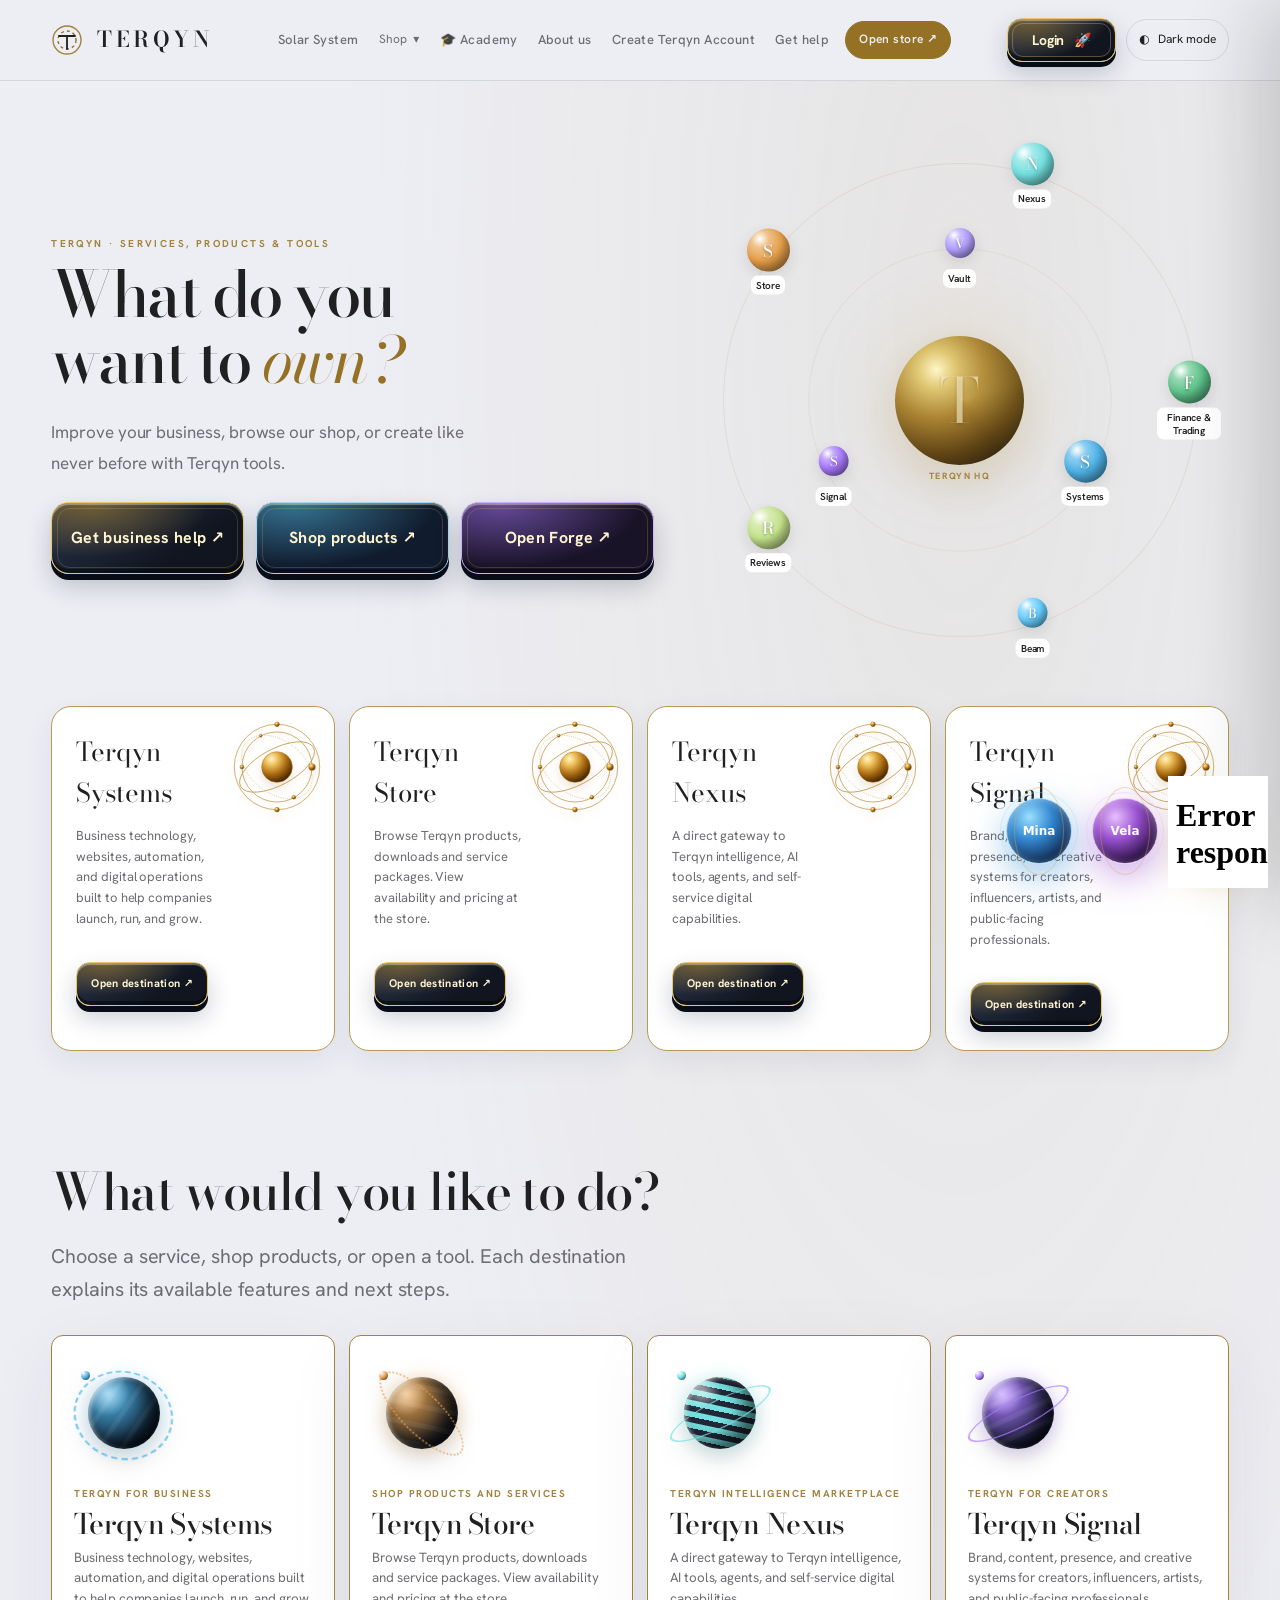
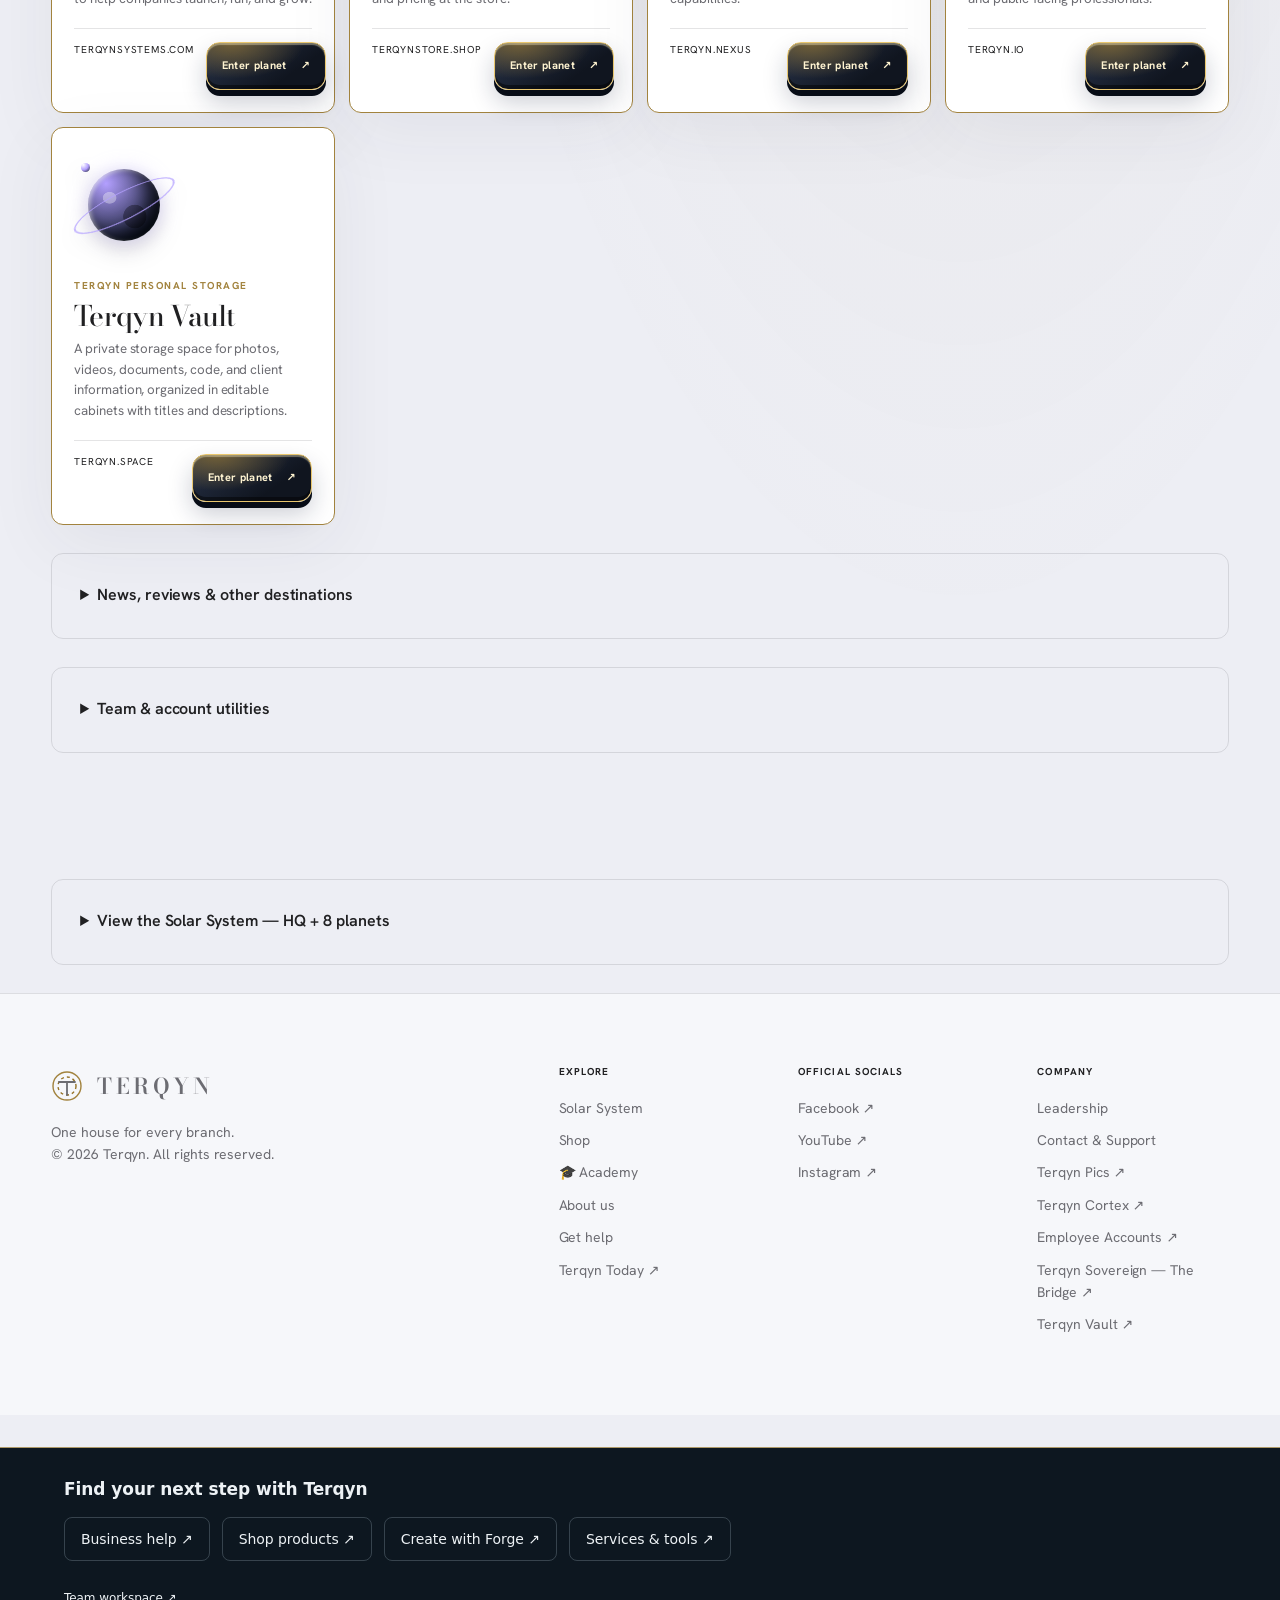
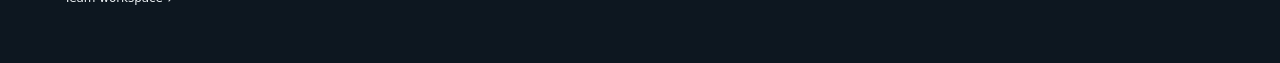
==== commit 2c551e71: "Finalize staged Shop menu, bounded Vault free-tool copy and renovation verification report" ====
--- a/releases/simplification-2026-11-02/preview-hq/index.html
+++ b/releases/simplification-2026-11-02/preview-hq/index.html
@@ -857,10 +857,10 @@
 const NAV=[['solar-system','Solar System'],['tech','Shop'],['academy','🎓 Academy'],['about','About us'],['contact','Get help']];
 const NAV_URLS={academy:'https://terqyn.courses'};
 function navLink(p,l,cur=''){return `<a href="${NAV_URLS[p]||'#/'+p}" ${NAV_URLS[p]?'':`data-go="${p}"`} class="${cur===p?'on':''}">${l}</a>`;}
-function shopTools(){return `<details class="shop-tools"><summary>Tools <span aria-hidden="true">▾</span></summary><div><a href="${SUB.beam.url}">Terqyn Beam — Project collaboration ↗</a><a href="${SUB.vault.url}">Terqyn Vault — Personal storage ↗</a></div></details>`;}
+function shopTools(){return `<details class="shop-tools"><summary>Shop <span aria-hidden="true">▾</span></summary><div><a href="#/tech" data-go="tech">Shop products &amp; services ↗</a><a href="${SUB.beam.url}">Terqyn Beam — Project collaboration ↗</a><a href="${SUB.vault.url}">Terqyn Vault — Free storage tool ↗</a></div></details>`;}
 function header(cur){return `<header class="site"><div class="wrap bar">
 <a href="#/" class="brand" data-go="">${MARK}<span>Terqyn</span></a>
-<nav class="nav" id="nav" aria-label="Main">${NAV.map(([p,l])=>`${navLink(p,l,cur)}${p==='tech'?shopTools():''}${p==='about'?'<a href="https://terqyn.cloud" class="create-account-link">Create Terqyn Account</a>':''}`).join('')}
+<nav class="nav" id="nav" aria-label="Main">${NAV.map(([p,l])=>`${p==='tech'?shopTools():navLink(p,l,cur)}${p==='about'?'<a href="https://terqyn.cloud" class="create-account-link">Create Terqyn Account</a>':''}`).join('')}
 <a href="https://terqynstore.shop" class="btn primary sm">Open store ↗</a>
 </nav>
 <div class="header-tools"><a class="account-login" href="https://terqyn.cloud" aria-label="Login to your Terqyn account"><span>Login</span><span class="login-rocket" aria-hidden="true">🚀</span></a><button class="theme-btn" data-act="theme" aria-label="${document.documentElement.dataset.theme==='dark'?'Switch to light mode':'Switch to dark mode'}" title="${document.documentElement.dataset.theme==='dark'?'Switch to light mode':'Switch to dark mode'}"><span aria-hidden="true">${document.documentElement.dataset.theme==='dark'?'☀':'◐'}</span><span class="theme-label">${document.documentElement.dataset.theme==='dark'?'Light mode':'Dark mode'}</span></button>
@@ -950,7 +950,7 @@
 function pSpotlight(){return `<div class="wrap"><section class="page-head"><h1 class="h1">Spotlight</h1><p class="lede">Giveaways and promotions created, reviewed, and launched by the Terqyn team.</p></section><section class="section"><div id="spotlight-root">${window.spotlightLockedMarkup}</div><a class="back" href="#/spotlight-admin">Authorized admin access →</a></section></div>`}
 function pSpotlightAdmin(){return `<div class="wrap"><section class="page-head"><h1 class="h1">Spotlight management</h1><p class="lede">Create drafts, set dates and perks, and manually launch promotions.</p></section><section class="section"><div id="spotlight-root"><p>Loading verified admin sign-in…</p></div></section></div>`}
 
-function pTech(){return `<div class="wrap"><section class="page-head"><h1 class="h1">Shop Terqyn</h1><p class="lede">Browse products, downloads and service packages in the Terqyn Store.</p><div class="hero-actions"><a class="btn primary" href="https://terqynstore.shop">Open Terqyn Store ↗</a><a class="btn" href="https://terqynsystems.com">Discuss a custom project ↗</a></div></section><section class="section">${ecoMiniCard(SUB.store)}<h2 class="h2" style="margin-top:40px">Tools for your projects</h2><div class="destination-grid">${[SUB.beam,SUB.vault].map(ecoMiniCard).join('')}</div></section></div>`}
+function pTech(){return `<div class="wrap"><section class="page-head"><h1 class="h1">Shop Terqyn</h1><p class="lede">Browse products, downloads and service packages in the Terqyn Store.</p><div class="hero-actions"><a class="btn primary" href="https://terqynstore.shop">Open Terqyn Store ↗</a><a class="btn" href="https://terqynsystems.com">Discuss a custom project ↗</a></div></section><section class="section">${ecoMiniCard(SUB.store)}<h2 class="h2" style="margin-top:40px">Tools for your projects</h2><div class="destination-grid">${[SUB.beam,{...SUB.vault,for:'Free-to-use tool',desc:'Create an account to organize your files in four private cabinets. Files can be up to 25 MB each.'}].map(ecoMiniCard).join('')}</div></section></div>`}
 function pPortal(){return `<div class="wrap"><section class="page-head"><h1 class="h1">Team workspace</h1><p class="lede">One starting point for Terqyn employees and leadership.</p></section><section class="section"><div class="panel"><h2 class="h2">The Bridge</h2><p>Find staff operations, executive command, account support and shared knowledge in one place. Your role determines access inside each workspace.</p><a class="btn primary" href="${BRIDGE_URL}">Open team workspace ↗</a><p><a href="mailto:terqyncto@gmail.com">Need access help? Contact IT</a></p></div></section></div>`}
 
 /* ---------- router ---------- */
